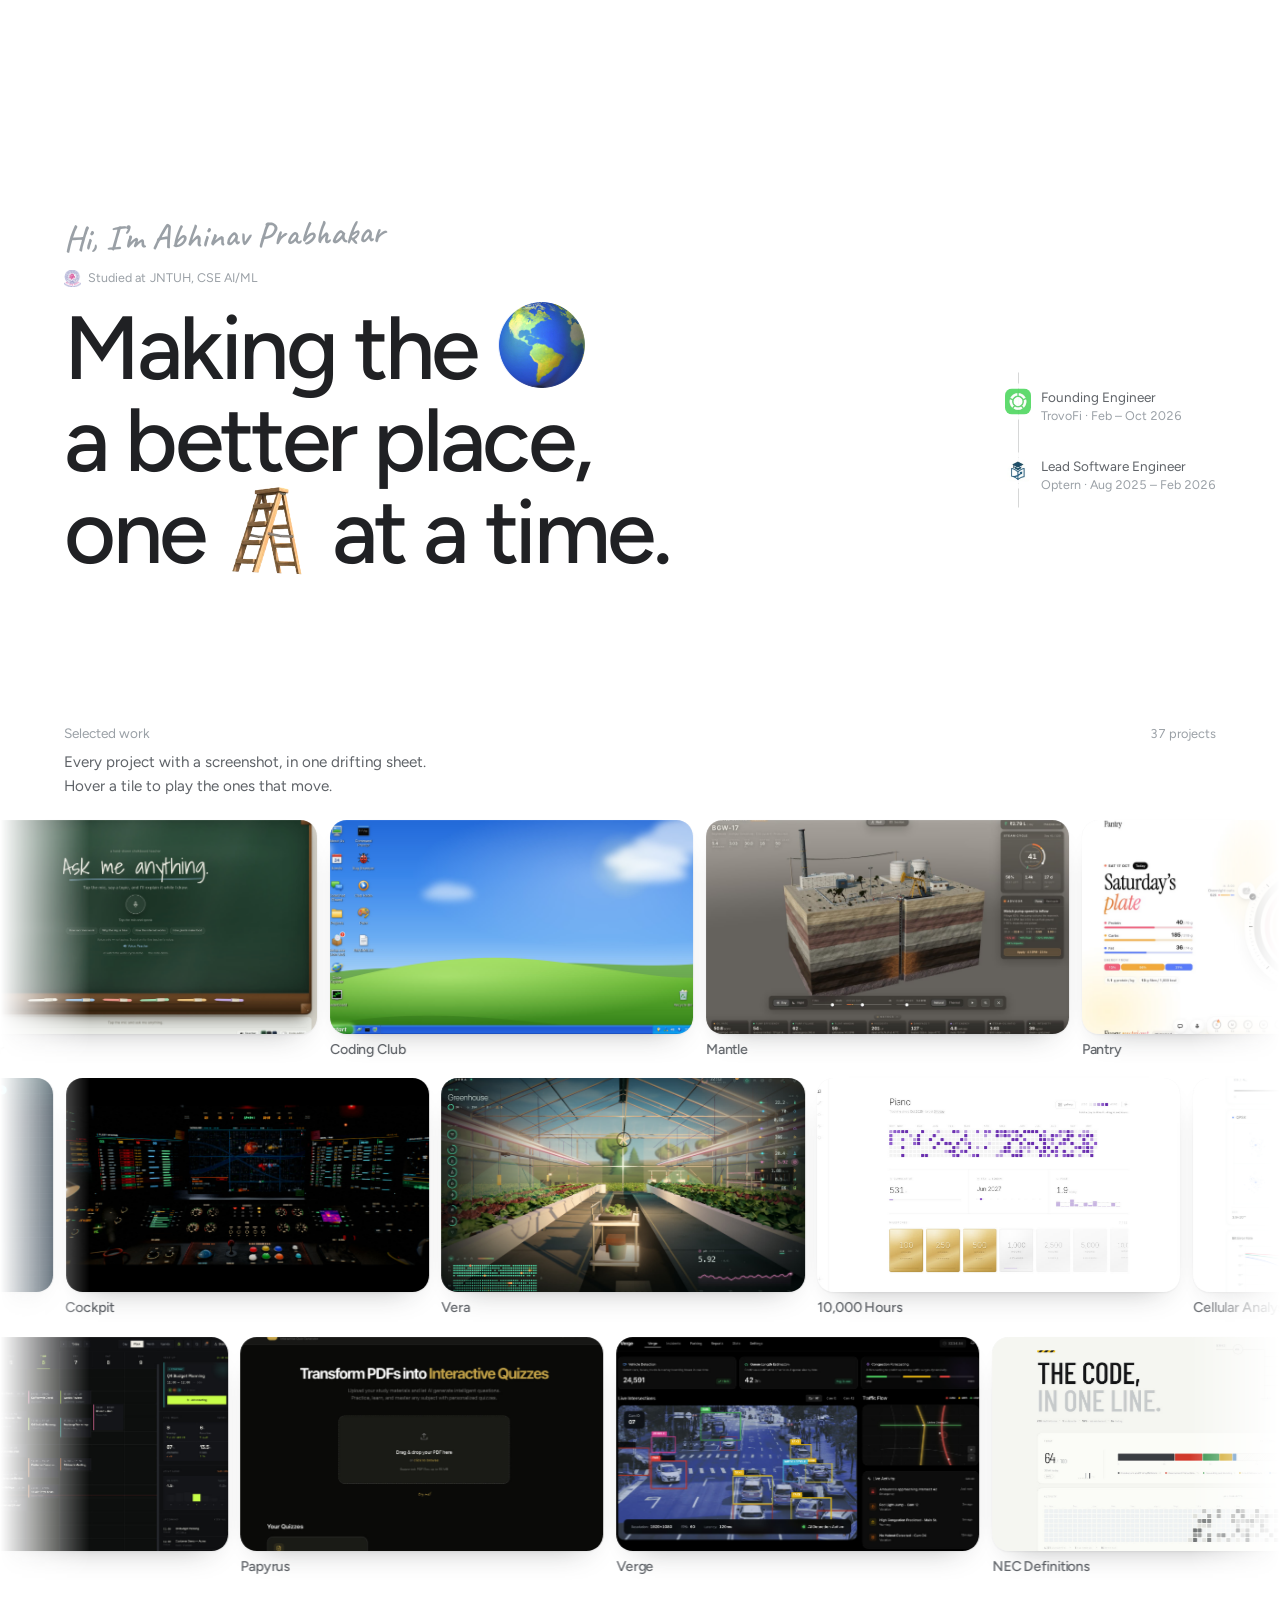
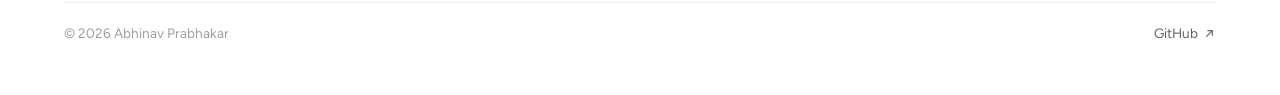
==== index.html @ 82c2a98c "Keep the thread: one experience placement, no review chrome The two roles now live only in the versi" ====
<!DOCTYPE html>
<html lang="en">
<head>
  <meta charset="utf-8">
  <meta name="viewport" content="width=device-width, initial-scale=1">
  <meta name="theme-color" content="#ffffff">
  <title>Making the world a better place, one ladder at a time.</title>
  <meta name="description" content="A developer portfolio. Making the world a better place, one ladder at a time.">
  <link rel="icon" href="assets/emoji/favicon.png">
  <link rel="preconnect" href="https://fonts.googleapis.com">
  <link rel="preconnect" href="https://fonts.gstatic.com" crossorigin>
  <link href="https://fonts.googleapis.com/css2?family=Figtree:wght@300..900&family=Caveat:wght@400..700&display=swap" rel="stylesheet">
  <link rel="stylesheet" href="css/style.css">
</head>
<body>
  <div class="page">
    <main>

      <section class="hero">
        <div class="greeting">
          <p class="greeting__name">Hi, I’m Abhinav Prabhakar</p>
          <p class="greeting__edu"><img src="assets/img/jntuh.png" alt="" width="303" height="318">Studied at JNTUH, CSE AI/ML</p>
        </div>

        <div class="hero__body">
          <h1 class="hero__title" aria-label="Making the world a better place, one ladder at a time.">
            <span class="hero__line">Making the <span class="emoji emoji--globe" data-globe aria-hidden="true"><canvas class="emoji__canvas" data-globe-canvas width="320" height="320"></canvas><img src="assets/emoji/globe-americas.webp" alt="" width="160" height="160"></span></span>
            <span class="hero__line">a better place,</span>
            <span class="hero__line">one <span class="emoji emoji--ladder" data-ladder aria-hidden="true"><img src="assets/emoji/ladder.webp" alt="" width="160" height="160"></span> at a time.</span>
          </h1>

          <!-- the two roles, threaded on one hairline -->
          <div class="roles roles--b">
            <ol class="roles__list" aria-label="Experience">
              <li class="role">
                <img class="role__logo" src="assets/img/trovofi.webp" alt="" width="96" height="96">
                <div class="role__body">
                  <p class="role__title">Founding Engineer</p>
                  <p class="role__meta">TrovoFi · Feb – Oct 2026</p>
                </div>
              </li>
              <li class="role">
                <img class="role__logo" src="assets/img/optern.webp" alt="" width="96" height="96">
                <div class="role__body">
                  <p class="role__title">Lead Software Engineer</p>
                  <p class="role__meta">Optern · Aug 2025 – Feb 2026</p>
                </div>
              </li>
            </ol>
          </div>
        </div>
      </section>

      <section class="work" aria-labelledby="work-heading">
        <div class="work__head">
          <h2 class="work__title" id="work-heading">Selected work</h2>
          <p class="work__count" data-count>47 projects</p>
        </div>
        <p class="work__lede">Every project with a screenshot, in one drifting sheet. Hover a tile to play the ones that move.</p>

        <div class="sheet" data-sheet>
          <div class="lane" data-lane></div>
          <div class="lane" data-lane></div>
          <div class="lane" data-lane></div>
        </div>
      </section>

      <footer class="footer">
        <p class="footer__note">&copy; 2026 Abhinav Prabhakar</p>
        <a class="footer__link" href="https://github.com/Abhinav-Prabhakar" target="_blank" rel="noopener">
          GitHub
          <svg viewBox="0 0 16 16" fill="none" aria-hidden="true"><path d="M4.5 11.5 11.5 4.5M6 4.5h5.5V10" stroke="currentColor" stroke-width="1.4" stroke-linecap="round" stroke-linejoin="round"/></svg>
        </a>
      </footer>

    </main>
  </div>

  <script src="js/main.js" defer></script>
  <script src="js/work.js" defer></script>
</body>
</html>
---- css/style.css ----
/* ------------------------------------------------------------------
   Making the 🌎 a better place, one 🪜 at a time.
   Material 3 Expressive direction — white paper, soft black ink,
   Apple emoji as the only colour on the page.
   ------------------------------------------------------------------ */

:root {
  color-scheme: light;
  --ink: #202124;
  --ink-soft: #5f6368;
  --ink-faint: #9aa0a6;
  --paper: #ffffff;
  --line: rgba(32, 33, 36, 0.07);
  --gutter: clamp(20px, 5vw, 64px);
  --gap: clamp(14px, 1.5vw, 24px);
  --tile-gap: clamp(10px, 1vw, 16px);
  --radius-card: 30px;
  --radius-shot: 22px;
  --ease: cubic-bezier(0.2, 0, 0, 1);
  --ease-out: cubic-bezier(0.16, 1, 0.3, 1);
  --font: "Google Sans", "Google Sans Text", "Figtree", "Segoe UI", system-ui,
    -apple-system, "Helvetica Neue", Arial, sans-serif;
  --shadow-1: 0 1px 2px rgba(32, 33, 36, 0.04),
    0 8px 20px -10px rgba(32, 33, 36, 0.12),
    0 26px 48px -30px rgba(32, 33, 36, 0.14);
  --shadow-2: 0 2px 4px rgba(32, 33, 36, 0.05),
    0 16px 34px -12px rgba(32, 33, 36, 0.18),
    0 44px 70px -36px rgba(32, 33, 36, 0.2);
}

*,
*::before,
*::after {
  box-sizing: border-box;
}

html {
  -webkit-text-size-adjust: 100%;
}

body {
  margin: 0;
  background: var(--paper);
  color: var(--ink);
  font-family: var(--font);
  font-weight: 400;
  -webkit-font-smoothing: antialiased;
  -moz-osx-font-smoothing: grayscale;
  text-rendering: optimizeLegibility;
  overflow-x: clip;
}

::selection {
  background: var(--ink);
  color: var(--paper);
}

:focus-visible {
  outline: 2px solid var(--ink);
  outline-offset: 3px;
}

.sr-only {
  position: absolute;
  width: 1px;
  height: 1px;
  margin: -1px;
  padding: 0;
  overflow: hidden;
  clip-path: inset(50%);
  white-space: nowrap;
}

/* ---------- page shell ---------- */

.page {
  min-height: 100svh;
}

/* ---------- hero ---------- */

.hero {
  position: relative;
  min-height: calc(100vh - clamp(140px, 22vh, 220px));
  min-height: calc(100svh - clamp(140px, 22svh, 220px));
  display: grid;
  align-content: center;
  padding: clamp(72px, 15vh, 150px) var(--gutter) clamp(24px, 4vh, 56px);
}

.hero__body {
  position: relative;
}

.hero__title {
  margin: 0;
  font-size: clamp(2.45rem, 7vw, 7.5rem);
  font-weight: 500;
  line-height: 1.03;
  letter-spacing: -0.038em;
  text-wrap: balance;
}

/* ---------- greeting ----------
   Handwritten and grey, sitting above the statement the way a note is
   left at the top of a page. The university line is a footnote to it,
   not a badge: same grey, half the weight of a caption. */

.greeting {
  display: flex;
  flex-direction: column;
  align-items: flex-start;
  gap: clamp(9px, 1.4vh, 14px);
  margin-bottom: clamp(10px, 1.6vh, 18px);
  animation: greeting-in 0.95s var(--ease-out) both;
}

.greeting__name {
  margin: 0;
  font-family: "Caveat", cursive;
  font-size: clamp(26px, 2.7vw, 40px);
  font-weight: 600;
  line-height: 1;
  color: var(--ink-faint);
  transform: rotate(-1.3deg);
  transform-origin: 0 80%;
}

.greeting__edu {
  display: inline-flex;
  align-items: center;
  gap: 7px;
  margin: 0;
  font-size: 12.5px;
  line-height: 1;
  letter-spacing: 0.004em;
  color: var(--ink-faint);
}

.greeting__edu img {
  width: 17px;
  height: 18px;
  object-fit: contain;
  opacity: 0.8;
}

@keyframes greeting-in {
  from {
    opacity: 0;
    transform: translateY(0.4em);
  }
  to {
    opacity: 1;
    transform: none;
  }
}

/* ---------- experience ----------
   Two roles, told with the logos rather than with prose. They hang on a
   single hairline beside the statement. */

.roles {
  --logo: 26px;
}

.roles__list {
  margin: 0;
  padding: 0;
  list-style: none;
}

.role {
  display: flex;
  gap: 10px;
}

.role__logo {
  flex: none;
  width: var(--logo);
  height: var(--logo);
  border-radius: 7px;
  object-fit: cover;
  opacity: 0.9;
}

.role__body {
  min-width: 0;
}

.role__title {
  margin: 0;
  font-size: 13.5px;
  line-height: 1.25;
  color: var(--ink-soft);
}

.role__meta {
  margin: 2px 0 0;
  font-size: 12.5px;
  line-height: 1.25;
  color: var(--ink-faint);
  font-variant-numeric: tabular-nums;
  white-space: nowrap;
}

/* The two marks are threaded on one hairline, centred on the statement. */
.roles--b {
  position: absolute;
  top: 50%;
  right: 0;
  transform: translateY(-50%);
}

.roles--b .roles__list {
  position: relative;
  display: flex;
  flex-direction: column;
  gap: 34px;
}

.roles--b .roles__list::before {
  content: "";
  position: absolute;
  left: calc(var(--logo) / 2);
  top: -16px;
  bottom: -16px;
  width: 1px;
  background: rgba(32, 33, 36, 0.18);
}

/* the paper ring lifts the marks off the thread */
.roles--b .role__logo {
  box-shadow: 0 0 0 5px var(--paper);
}

/* On a phone there is no free column to hang anything in, so the pair
   simply follows the statement. */
@media (max-width: 900px) {
  .roles--b {
    position: static;
    transform: none;
    margin-top: clamp(20px, 3.4vh, 30px);
  }
}

.hero__line {
  display: block;
  animation: line-rise 1.05s var(--ease-out) both;
}

.hero__line:nth-of-type(2) {
  animation-delay: 0.08s;
}

.hero__line:nth-of-type(3) {
  animation-delay: 0.16s;
}

@keyframes line-rise {
  from {
    opacity: 0;
    transform: translateY(0.2em);
  }
  to {
    opacity: 1;
    transform: none;
  }
}

/* ---------- emoji ----------
   The PNGs are Apple Color Emoji at their native 160px strike, which is
   the raster macOS itself draws — no resampling, so the colours and the
   silhouette are exactly what the system shows. The wrapper is
   zero-height and the art is placed against the text baseline, measured
   off a real inline emoji in Safari/Chrome: the ink is 0.97em tall and
   its foot sits 0.105em under the baseline. */

.emoji {
  position: relative;
  display: inline-block;
  width: 1em;
  height: 0;
  vertical-align: baseline;
}

.emoji img,
.emoji__canvas {
  position: absolute;
  left: 50%;
  bottom: -0.114em;
  width: 0.985em;
  height: 0.985em;
  transform: translateX(-50%);
  object-fit: contain;
  user-select: none;
  -webkit-user-drag: none;
}

.emoji img {
  transition: opacity 0.35s var(--ease);
}

.emoji img.is-hidden {
  opacity: 0;
}

.emoji--globe {
  margin-inline: 0.02em 0.04em;
}

.emoji__canvas {
  opacity: 0;
  transition: opacity 0.45s var(--ease);
}

.emoji__canvas.is-ready {
  opacity: 1;
}

/* the ladder is animated from JS, which owns its transform, so it is not
   offset with translateX like the other glyphs */
.emoji--ladder img {
  left: 0;
  transform: none;
  transform-origin: 50% 96%;
  will-change: transform;
}

/* ---------- selected work ---------- */

/* the sheet is one screen: three rows, each sized to the viewport, so the
   whole thing is visible at once instead of scrolling past it */
.work {
  display: flex;
  flex-direction: column;
  min-height: 100svh;
  padding: clamp(14px, 2.6vh, 30px) 0 clamp(12px, 2.4vh, 26px);
  animation: work-in 1.1s var(--ease-out) 0.3s both;
}

@keyframes work-in {
  from {
    opacity: 0;
    transform: translateY(22px);
  }
  to {
    opacity: 1;
    transform: none;
  }
}

.work__head {
  display: flex;
  align-items: baseline;
  justify-content: space-between;
  gap: 16px;
  padding-inline: var(--gutter);
}

.work__title {
  margin: 0;
  font-size: 0.85rem;
  font-weight: 400;
  letter-spacing: 0;
  color: var(--ink-faint);
}

.work__count {
  margin: 0;
  font-size: 0.8rem;
  font-variant-numeric: tabular-nums;
  color: var(--ink-faint);
}

.work__lede {
  max-width: 52ch;
  margin: 10px 0 clamp(10px, 1.8vh, 20px);
  padding-inline: var(--gutter);
  font-size: clamp(0.95rem, 1.05vw, 1.08rem);
  line-height: 1.55;
  color: var(--ink-soft);
  text-wrap: pretty;
}

.sheet {
  --row-h: 200px;
  --name-h: 25px;
  flex: 1 1 auto;
  min-height: 0;
  display: grid;
  grid-template-rows: repeat(3, minmax(0, 1fr));
  gap: clamp(6px, 1.1vh, 13px);
}

.lane {
  min-width: 0;
  min-height: 0;
  display: flex;
  overflow: clip;
  padding-block: 5px;
  -webkit-mask-image: linear-gradient(
    90deg,
    transparent 0,
    #000 7%,
    #000 93%,
    transparent 100%
  );
  mask-image: linear-gradient(
    90deg,
    transparent 0,
    #000 7%,
    #000 93%,
    transparent 100%
  );
}

.tick {
  display: flex;
  height: 100%;
  width: max-content;
  will-change: transform;
}

.tick__group {
  display: flex;
  align-items: stretch;
  height: 100%;
  gap: var(--tile-gap);
  margin: 0;
  padding: 0 var(--tile-gap) 0 0;
  list-style: none;
}

.tile {
  flex: 0 0 auto;
  height: 100%;
  width: calc((var(--row-h) - var(--name-h)) * 1.7);
  transition: opacity 0.45s var(--ease-out);
}

.tile__link {
  display: block;
  color: inherit;
  text-decoration: none;
}

.tile__shot {
  position: relative;
  display: block;
  aspect-ratio: 17 / 10;
  overflow: hidden;
  border-radius: clamp(14px, 1.3vw, 20px);
  background: #f1f1f2;
  box-shadow: 0 1px 2px rgba(32, 33, 36, 0.06),
    0 14px 30px -20px rgba(32, 33, 36, 0.42);
  transition: transform 0.55s var(--ease-out), box-shadow 0.55s var(--ease-out);
}

.tile__shot img {
  display: block;
  width: 100%;
  height: 100%;
  object-fit: cover;
  transition: transform 0.8s var(--ease-out);
}

.hovervid {
  position: absolute;
  inset: 0;
  width: 100%;
  height: 100%;
  object-fit: cover;
  opacity: 0;
  pointer-events: none;
  transition: opacity 0.35s var(--ease);
}

.is-playing .hovervid {
  opacity: 1;
}

.tile__name {
  display: flex;
  align-items: center;
  gap: 5px;
  padding-top: 8px;
  font-size: 0.88rem;
  line-height: 1.15;
  font-weight: 500;
  letter-spacing: -0.008em;
  color: var(--ink-soft);
  transition: color 0.3s var(--ease);
}

.tile__arrow {
  display: block;
  width: 13px;
  height: 13px;
  color: var(--ink-faint);
  opacity: 0;
  transform: translate(-4px, 2px);
  transition: opacity 0.35s var(--ease), transform 0.45s var(--ease-out),
    color 0.3s var(--ease);
}

.tile__arrow svg {
  display: block;
  width: 100%;
  height: 100%;
}

@media (hover: hover) {
  .lane:hover .tile {
    opacity: 0.4;
  }

  .lane:hover .tile:hover {
    opacity: 1;
  }

  .tile:hover .tile__shot {
    transform: translateY(-7px);
    box-shadow: var(--shadow-2);
  }

  .tile:hover .tile__shot img {
    transform: scale(1.028);
  }

  .tile:hover .tile__name {
    color: var(--ink);
  }

  .tile:hover .tile__arrow {
    opacity: 1;
    transform: none;
    color: var(--ink);
  }
}

/* ---------- footer ---------- */

.footer {
  display: flex;
  align-items: baseline;
  justify-content: space-between;
  gap: 16px;
  margin: 0 var(--gutter);
  padding: 22px 0 clamp(32px, 6vh, 56px);
  border-top: 1px solid var(--line);
  font-size: 0.85rem;
  color: var(--ink-faint);
}

.footer__note {
  margin: 0;
}

.footer__link {
  display: inline-flex;
  align-items: center;
  gap: 5px;
  color: var(--ink-soft);
  text-decoration: none;
  transition: color 0.3s var(--ease);
}

.footer__link svg {
  width: 13px;
  height: 13px;
}

.footer__link:hover {
  color: var(--ink);
}

/* ---------- small screens ---------- */

@media (max-width: 640px) {
  :root {
    --radius-card: 24px;
    --radius-shot: 17px;
  }

  .hero {
    padding-top: clamp(72px, 16vh, 140px);
  }

  .hero__title {
    font-size: clamp(2.35rem, 12.6vw, 3.6rem);
    letter-spacing: -0.035em;
  }

  .lane {
    padding-block: 8px;
    -webkit-mask-image: linear-gradient(
      90deg,
      transparent 0,
      #000 4%,
      #000 96%,
      transparent 100%
    );
    mask-image: linear-gradient(
      90deg,
      transparent 0,
      #000 4%,
      #000 96%,
      transparent 100%
    );
  }

  .work__lede {
    margin-bottom: 16px;
  }
}

@media (max-height: 680px) and (min-width: 641px) {
  .hero__title {
    font-size: clamp(2.2rem, 5.6vw, 4.6rem);
  }
}

/* ---------- reduced motion ---------- */

@media (prefers-reduced-motion: reduce) {
  .greeting,
  .hero__line,
  .work {
    animation: none;
  }

  .sheet {
    grid-template-rows: none;
    grid-template-columns: repeat(auto-fill, minmax(232px, 1fr));
    gap: var(--gap);
    padding-inline: var(--gutter);
  }

  .lane {
    display: contents;
  }

  .tick,
  .tick__group {
    display: contents;
  }

  .tick .is-clone {
    display: none;
  }

  .work {
    min-height: 0;
  }

  .tile {
    width: auto;
    height: auto;
  }

  .tile__shot {
    height: auto;
  }

  .tile,
  .tile__link,
  .tile__shot,
  .tile__shot img,
  .tile__name,
  .tile__arrow {
    transition: none;
  }
}
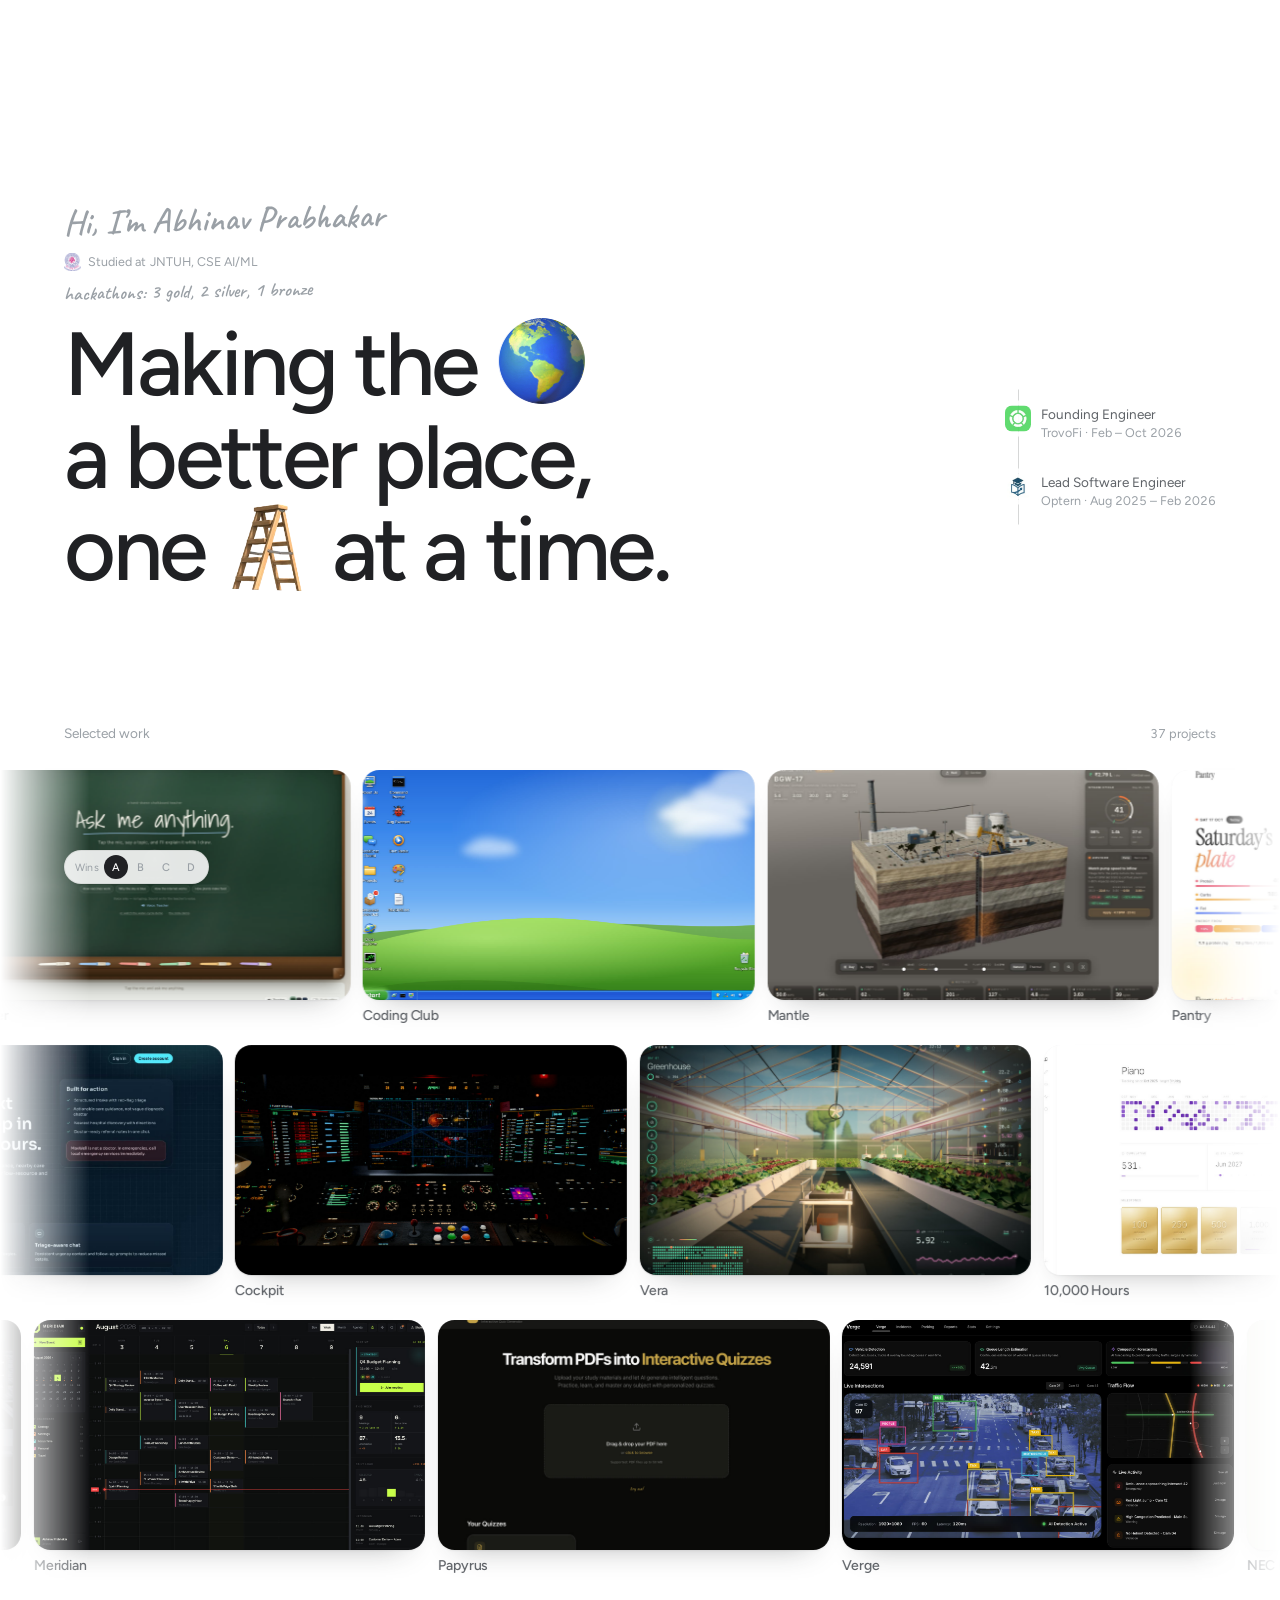
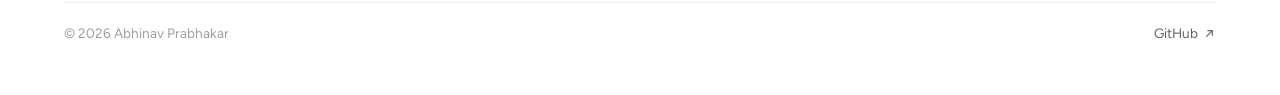
==== commit 9a8bec44: "Try four ways to say gold, silver, bronze — and cut the work lede The wins counter, in four treatmen" ====
--- a/index.html
+++ b/index.html
@@ -12,7 +12,7 @@
   <link href="https://fonts.googleapis.com/css2?family=Figtree:wght@300..900&family=Caveat:wght@400..700&display=swap" rel="stylesheet">
   <link rel="stylesheet" href="css/style.css">
 </head>
-<body>
+<body data-wins="a">
   <div class="page">
     <main>
 
@@ -20,6 +20,8 @@
         <div class="greeting">
           <p class="greeting__name">Hi, I’m Abhinav Prabhakar</p>
           <p class="greeting__edu"><img src="assets/img/jntuh.png" alt="" width="303" height="318">Studied at JNTUH, CSE AI/ML</p>
+          <!-- review: wins A — a pencil note under the greeting -->
+          <p class="wins wins--a" aria-label="Hackathons: three gold, two silver, one bronze">hackathons: 3 gold, 2 silver, 1 bronze</p>
         </div>
 
         <div class="hero__body">
@@ -48,6 +50,26 @@
               </li>
             </ol>
           </div>
+
+          <!-- review: wins B — a small ledger under the thread -->
+          <div class="wins wins--b">
+            <p class="wins__cap">Hackathons</p>
+            <ul class="wins__list" aria-label="Hackathons: three gold, two silver, one bronze">
+              <li class="win win--gold"><span class="win__n">3</span><span class="win__k">gold</span></li>
+              <li class="win win--silver"><span class="win__n">2</span><span class="win__k">silver</span></li>
+              <li class="win win--bronze"><span class="win__n">1</span><span class="win__k">bronze</span></li>
+            </ul>
+          </div>
+        </div>
+
+        <!-- review: wins C — medals at the foot of the hero -->
+        <div class="wins wins--c">
+          <p class="wins__cap">Hackathons</p>
+          <ul class="wins__list" aria-label="Hackathons: three gold, two silver, one bronze">
+            <li class="win win--gold"><span class="win__n">3</span></li>
+            <li class="win win--silver"><span class="win__n">2</span></li>
+            <li class="win win--bronze"><span class="win__n">1</span></li>
+          </ul>
         </div>
       </section>
 
@@ -56,7 +78,6 @@
           <h2 class="work__title" id="work-heading">Selected work</h2>
           <p class="work__count" data-count>47 projects</p>
         </div>
-        <p class="work__lede">Every project with a screenshot, in one drifting sheet. Hover a tile to play the ones that move.</p>
 
         <div class="sheet" data-sheet>
           <div class="lane" data-lane></div>
@@ -67,6 +88,7 @@
 
       <footer class="footer">
         <p class="footer__note">&copy; 2026 Abhinav Prabhakar</p>
+        <p class="wins wins--d">Three gold, two silver and one bronze at hackathons.</p>
         <a class="footer__link" href="https://github.com/Abhinav-Prabhakar" target="_blank" rel="noopener">
           GitHub
           <svg viewBox="0 0 16 16" fill="none" aria-hidden="true"><path d="M4.5 11.5 11.5 4.5M6 4.5h5.5V10" stroke="currentColor" stroke-width="1.4" stroke-linecap="round" stroke-linejoin="round"/></svg>
@@ -76,6 +98,40 @@
     </main>
   </div>
 
+
+  <div class="variants" role="group" aria-label="Wins treatment under review">
+    <span class="variants__label">Wins</span>
+    <button type="button" data-wins="a" aria-pressed="true">A</button>
+    <button type="button" data-wins="b" aria-pressed="false">B</button>
+    <button type="button" data-wins="c" aria-pressed="false">C</button>
+    <button type="button" data-wins="d" aria-pressed="false">D</button>
+  </div>
+
+  <script>
+    /* review only: one wins treatment at a time, remembered in the URL */
+    (() => {
+      const buttons = [...document.querySelectorAll(".variants [data-wins]")];
+      if (!buttons.length) return;
+
+      const apply = (v) => {
+        document.body.dataset.wins = v;
+        buttons.forEach((b) =>
+          b.setAttribute("aria-pressed", String(b.dataset.wins === v))
+        );
+      };
+
+      const start = location.hash.slice(1).toLowerCase();
+      apply(buttons.some((b) => b.dataset.wins === start) ? start : "a");
+
+      buttons.forEach((b) =>
+        b.addEventListener("click", () => {
+          apply(b.dataset.wins);
+          history.replaceState(null, "", `#${b.dataset.wins}`);
+        })
+      );
+    })();
+  </script>
+
   <script src="js/main.js" defer></script>
   <script src="js/work.js" defer></script>
 </body>
--- a/css/style.css
+++ b/css/style.css
@@ -243,6 +243,219 @@
   }
 }
 
+/* ---------- hackathons ----------
+   Gold, silver and bronze, told quietly. Four treatments are in the page for
+   review; one survives. */
+
+.wins {
+  --medal: var(--ink-faint);
+}
+
+.wins__cap {
+  margin: 0 0 7px;
+  font-size: 11px;
+  line-height: 1;
+  letter-spacing: 0.01em;
+  color: var(--ink-faint);
+}
+
+.wins__list {
+  display: flex;
+  margin: 0;
+  padding: 0;
+  list-style: none;
+  font-variant-numeric: tabular-nums;
+}
+
+.win {
+  display: flex;
+  align-items: center;
+  gap: 6px;
+}
+
+.win--gold {
+  --medal: #c9a758;
+}
+
+.win--silver {
+  --medal: #b6bbc2;
+}
+
+.win--bronze {
+  --medal: #b98a68;
+}
+
+.win__n {
+  font-size: 12.5px;
+  line-height: 1;
+  font-weight: 500;
+  color: var(--ink-soft);
+}
+
+.win__k {
+  font-size: 12.5px;
+  line-height: 1;
+  color: var(--ink-faint);
+}
+
+/* A — a note in the same hand as the greeting */
+.wins--a {
+  margin: 0;
+  font-family: "Caveat", cursive;
+  font-size: clamp(17px, 1.5vw, 22px);
+  font-weight: 600;
+  line-height: 1.05;
+  color: var(--ink-faint);
+  transform: rotate(-1.1deg);
+  transform-origin: 0 90%;
+}
+
+/* B — a small right-aligned ledger under the experience thread */
+.wins--b {
+  position: absolute;
+  top: calc(50% + 76px);
+  right: 0;
+}
+
+.wins--b .wins__cap {
+  text-align: right;
+}
+
+.wins--b .wins__list {
+  flex-direction: column;
+  align-items: flex-end;
+  gap: 6px;
+}
+
+.wins--b .win::before {
+  content: "";
+  flex: none;
+  width: 6px;
+  height: 6px;
+  border-radius: 50%;
+  background: var(--medal);
+}
+
+/* C — three medals resting under the statement. It is the only treatment
+   that needs room of its own, so it takes it only while it is picked. */
+.wins--c {
+  justify-self: start;
+  margin-top: clamp(18px, 3.4vh, 34px);
+}
+
+.wins--c .wins__list {
+  gap: 7px;
+}
+
+.wins--c .win {
+  justify-content: center;
+  width: 24px;
+  height: 24px;
+  gap: 0;
+  border-radius: 50%;
+  background: var(--medal);
+  box-shadow: inset 0 -1px 1px rgba(32, 33, 36, 0.14);
+}
+
+.wins--c .win__n {
+  font-size: 10.5px;
+  font-weight: 600;
+  color: #fff;
+}
+
+/* D — one quiet sentence in the footer */
+.wins--d {
+  margin: 0;
+  color: var(--ink-faint);
+  text-align: center;
+}
+
+/* ---------- the wins switch (review only) ---------- */
+
+.variants {
+  position: fixed;
+  left: var(--gutter);
+  bottom: 16px;
+  z-index: 20;
+  display: flex;
+  align-items: center;
+  gap: 1px;
+  padding: 4px 5px 4px 10px;
+  border: 1px solid var(--line);
+  border-radius: 999px;
+  background: rgba(255, 255, 255, 0.88);
+  box-shadow: 0 1px 2px rgba(32, 33, 36, 0.05),
+    0 12px 26px -18px rgba(32, 33, 36, 0.4);
+  -webkit-backdrop-filter: blur(8px);
+  backdrop-filter: blur(8px);
+}
+
+.variants__label {
+  margin-right: 4px;
+  font-size: 10.5px;
+  letter-spacing: 0.02em;
+  color: var(--ink-faint);
+}
+
+.variants button {
+  width: 24px;
+  height: 24px;
+  padding: 0;
+  border: 0;
+  border-radius: 50%;
+  background: none;
+  font: inherit;
+  font-size: 11px;
+  font-weight: 500;
+  color: var(--ink-faint);
+  cursor: pointer;
+  transition: color 0.2s var(--ease), background-color 0.2s var(--ease);
+}
+
+.variants button:hover {
+  color: var(--ink);
+}
+
+.variants button[aria-pressed="true"] {
+  background: var(--ink);
+  color: var(--paper);
+}
+
+/* one treatment at a time */
+body[data-wins] .wins {
+  visibility: hidden;
+}
+
+body[data-wins="a"] .wins--a,
+body[data-wins="b"] .wins--b,
+body[data-wins="d"] .wins--d {
+  visibility: visible;
+}
+
+/* C is the one that takes up space, so it is out of the flow entirely
+   until it is picked */
+.wins--c {
+  display: none;
+}
+
+body[data-wins="c"] .wins--c {
+  display: block;
+  visibility: visible;
+}
+
+@media (max-width: 900px) {
+  .variants,
+  .wins--b,
+  .wins--c,
+  .wins--d {
+    display: none;
+  }
+
+  body[data-wins] .wins--a {
+    visibility: visible;
+  }
+}
+
 .hero__line {
   display: block;
   animation: line-rise 1.05s var(--ease-out) both;
@@ -354,6 +567,7 @@
   align-items: baseline;
   justify-content: space-between;
   gap: 16px;
+  margin-bottom: clamp(16px, 2.6vh, 28px);
   padding-inline: var(--gutter);
 }
 
@@ -370,16 +584,6 @@
   font-size: 0.8rem;
   font-variant-numeric: tabular-nums;
   color: var(--ink-faint);
-}
-
-.work__lede {
-  max-width: 52ch;
-  margin: 10px 0 clamp(10px, 1.8vh, 20px);
-  padding-inline: var(--gutter);
-  font-size: clamp(0.95rem, 1.05vw, 1.08rem);
-  line-height: 1.55;
-  color: var(--ink-soft);
-  text-wrap: pretty;
 }
 
 .sheet {
@@ -608,10 +812,6 @@
       transparent 100%
     );
   }
-
-  .work__lede {
-    margin-bottom: 16px;
-  }
 }
 
 @media (max-height: 680px) and (min-width: 641px) {
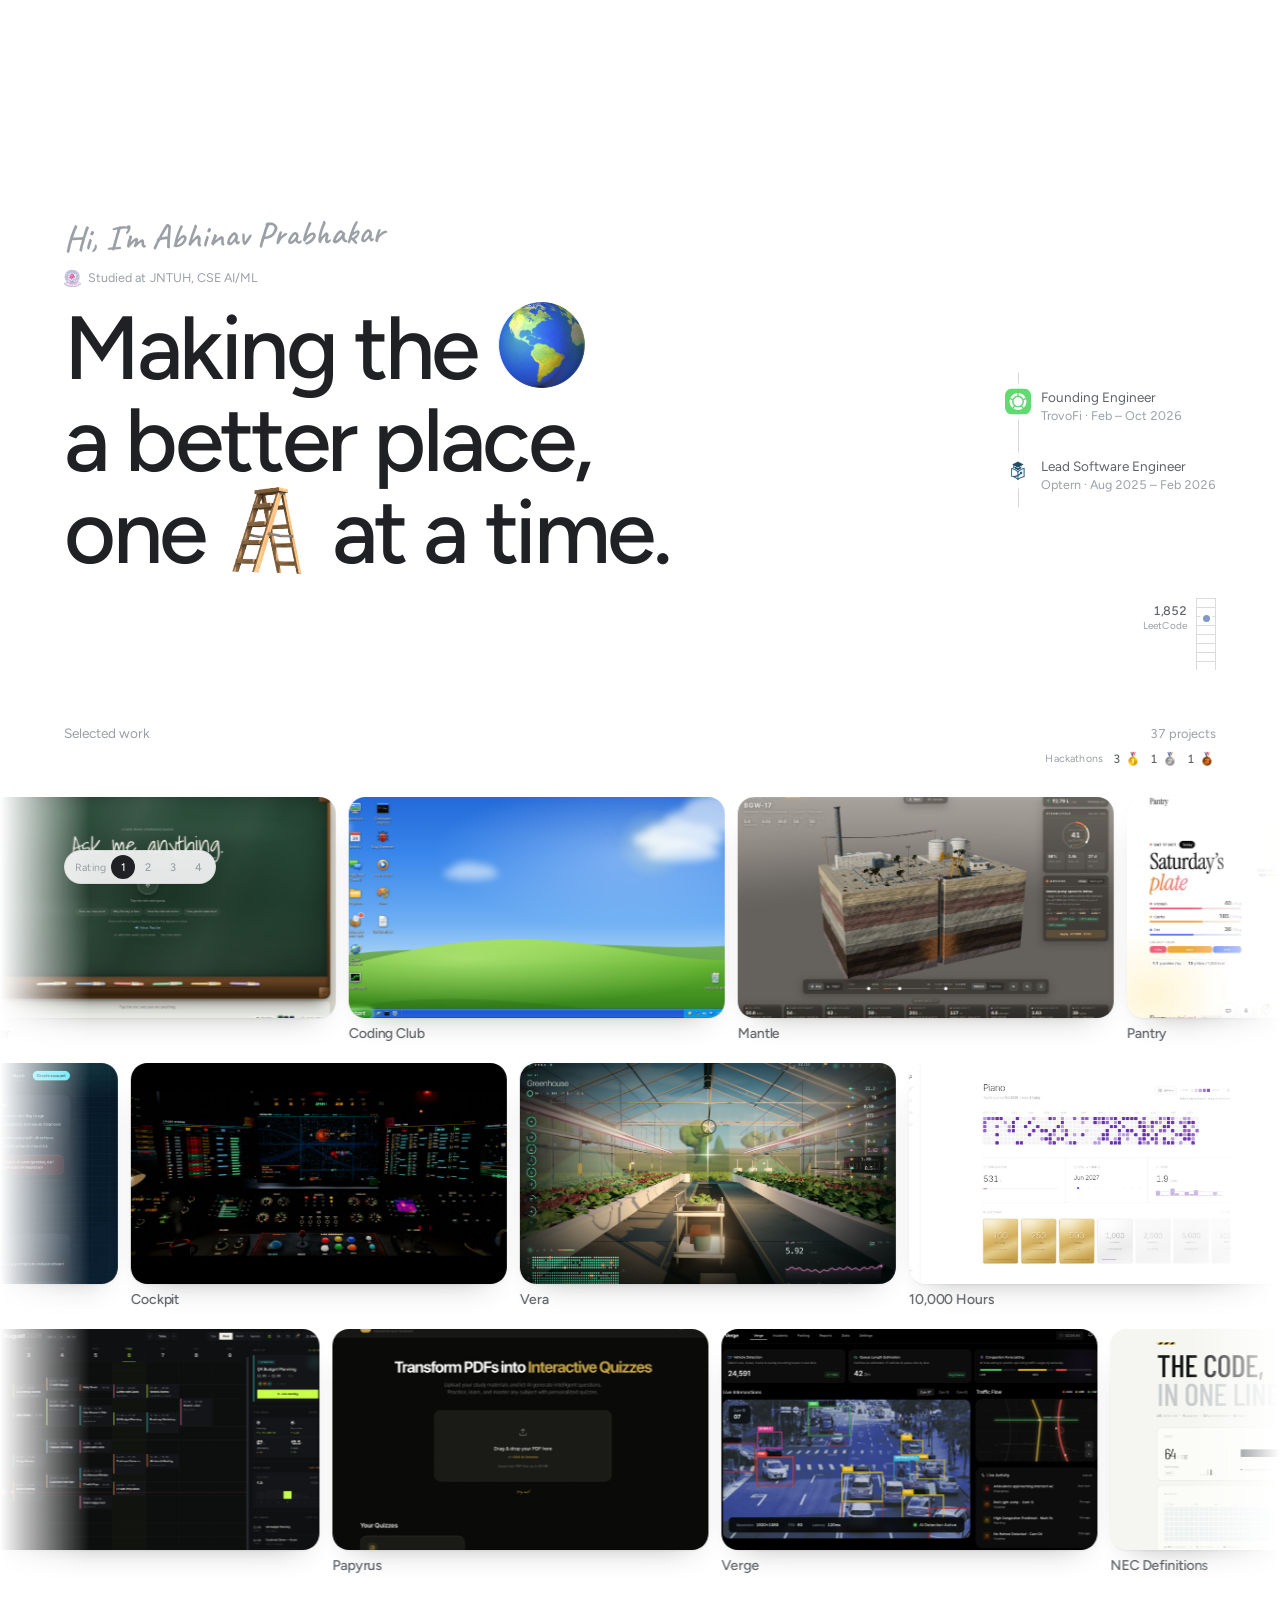
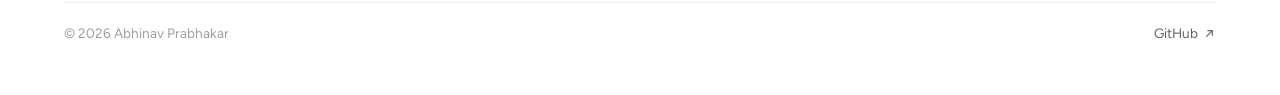
==== commit 601f30f1: "Count the hackathon wins as they stand: 3 gold, 1 silver, 1 bronze" ====
--- a/index.html
+++ b/index.html
@@ -12,16 +12,48 @@
   <link href="https://fonts.googleapis.com/css2?family=Figtree:wght@300..900&family=Caveat:wght@400..700&display=swap" rel="stylesheet">
   <link rel="stylesheet" href="css/style.css">
 </head>
-<body data-wins="a">
+<body data-lc="1">
   <div class="page">
     <main>
 
       <section class="hero">
-        <div class="greeting">
-          <p class="greeting__name">Hi, I’m Abhinav Prabhakar</p>
-          <p class="greeting__edu"><img src="assets/img/jntuh.png" alt="" width="303" height="318">Studied at JNTUH, CSE AI/ML</p>
-          <!-- review: wins A — a pencil note under the greeting -->
-          <p class="wins wins--a" aria-label="Hackathons: three gold, two silver, one bronze">hackathons: 3 gold, 2 silver, 1 bronze</p>
+        <div class="hero__top">
+          <div class="greeting">
+            <p class="greeting__name">Hi, I’m Abhinav Prabhakar</p>
+            <p class="greeting__edu"><img src="assets/img/jntuh.png" alt="" width="303" height="318">Studied at JNTUH, CSE AI/ML</p>
+
+            <!-- review: rating 4 — a level strip under the JNTUH line -->
+            <div class="lc lc--4">
+              <p class="lc__cap">LeetCode</p>
+              <p class="lc__num">1,852</p>
+              <ul class="levels" aria-hidden="true">
+                <li class="levels__b is-on"></li>
+                <li class="levels__b is-on"></li>
+                <li class="levels__b is-on"></li>
+                <li class="levels__b is-here"></li>
+                <li class="levels__b"></li>
+                <li class="levels__b"></li>
+                <li class="levels__b"></li>
+              </ul>
+            </div>
+          </div>
+
+          <!-- review: rating 2 — the league ruler, opposite the greeting -->
+          <div class="lc lc--2" style="--p: 71.2">
+            <p class="lc__cap">LeetCode</p>
+            <p class="lc__num">1,852</p>
+            <div class="ruler" aria-hidden="true">
+              <span class="ruler__tick" style="left: 53.85%"></span>
+              <span class="ruler__tick" style="left: 61.54%"></span>
+              <span class="ruler__tick" style="left: 69.23%"></span>
+              <span class="ruler__band"></span>
+              <span class="ruler__tick" style="left: 76.92%"></span>
+              <span class="ruler__tick" style="left: 84.62%"></span>
+              <span class="ruler__tick" style="left: 92.31%"></span>
+              <span class="ruler__stem"></span>
+              <span class="ruler__mark"></span>
+            </div>
+          </div>
         </div>
 
         <div class="hero__body">
@@ -31,52 +63,67 @@
             <span class="hero__line">one <span class="emoji emoji--ladder" data-ladder aria-hidden="true"><img src="assets/emoji/ladder.webp" alt="" width="160" height="160"></span> at a time.</span>
           </h1>
 
-          <!-- the two roles, threaded on one hairline -->
-          <div class="roles roles--b">
-            <ol class="roles__list" aria-label="Experience">
-              <li class="role">
-                <img class="role__logo" src="assets/img/trovofi.webp" alt="" width="96" height="96">
-                <div class="role__body">
-                  <p class="role__title">Founding Engineer</p>
-                  <p class="role__meta">TrovoFi · Feb – Oct 2026</p>
-                </div>
-              </li>
-              <li class="role">
-                <img class="role__logo" src="assets/img/optern.webp" alt="" width="96" height="96">
-                <div class="role__body">
-                  <p class="role__title">Lead Software Engineer</p>
-                  <p class="role__meta">Optern · Aug 2025 – Feb 2026</p>
-                </div>
-              </li>
-            </ol>
-          </div>
+          <div class="hero__rail">
+            <div class="roles roles--b">
+              <ol class="roles__list" aria-label="Experience">
+                <li class="role">
+                  <img class="role__logo" src="assets/img/trovofi.webp" alt="" width="96" height="96">
+                  <div class="role__body">
+                    <p class="role__title">Founding Engineer</p>
+                    <p class="role__meta">TrovoFi · Feb – Oct 2026</p>
+                  </div>
+                </li>
+                <li class="role">
+                  <img class="role__logo" src="assets/img/optern.webp" alt="" width="96" height="96">
+                  <div class="role__body">
+                    <p class="role__title">Lead Software Engineer</p>
+                    <p class="role__meta">Optern · Aug 2025 – Feb 2026</p>
+                  </div>
+                </li>
+              </ol>
+            </div>
 
-          <!-- review: wins B — a small ledger under the thread -->
-          <div class="wins wins--b">
-            <p class="wins__cap">Hackathons</p>
-            <ul class="wins__list" aria-label="Hackathons: three gold, two silver, one bronze">
-              <li class="win win--gold"><span class="win__n">3</span><span class="win__k">gold</span></li>
-              <li class="win win--silver"><span class="win__n">2</span><span class="win__k">silver</span></li>
-              <li class="win win--bronze"><span class="win__n">1</span><span class="win__k">bronze</span></li>
-            </ul>
+            <!-- review: rating 3 — the dial under the roles -->
+            <div class="lc lc--3">
+              <div class="dial">
+                <svg viewBox="0 0 64 64" aria-hidden="true">
+                  <path class="dial__track" d="M 12.2 51.8 A 28 28 0 1 1 51.8 51.8"></path>
+                  <path class="dial__value" pathLength="100" d="M 12.2 51.8 A 28 28 0 1 1 51.8 51.8" style="stroke-dasharray: 71.2 100"></path>
+                </svg>
+                <span class="dial__num">1,852</span>
+              </div>
+              <p class="lc__cap">LeetCode rating</p>
+            </div>
           </div>
         </div>
 
-        <!-- review: wins C — medals at the foot of the hero -->
-        <div class="wins wins--c">
-          <p class="wins__cap">Hackathons</p>
-          <ul class="wins__list" aria-label="Hackathons: three gold, two silver, one bronze">
-            <li class="win win--gold"><span class="win__n">3</span></li>
-            <li class="win win--silver"><span class="win__n">2</span></li>
-            <li class="win win--bronze"><span class="win__n">1</span></li>
-          </ul>
+        <!-- review: rating 1 — the climb, at the foot of the hero -->
+        <div class="lc lc--1" style="--p: 71.2">
+          <div class="climb">
+            <span class="climb__mark" aria-hidden="true"></span>
+            <div class="lc__readout">
+              <p class="lc__num">1,852</p>
+              <p class="lc__cap">LeetCode</p>
+            </div>
+          </div>
         </div>
       </section>
 
       <section class="work" aria-labelledby="work-heading">
         <div class="work__head">
           <h2 class="work__title" id="work-heading">Selected work</h2>
-          <p class="work__count" data-count>47 projects</p>
+          <div class="work__stats">
+            <p class="work__count" data-count>47 projects</p>
+
+            <div class="hackathons" aria-label="Hackathons: 3 gold, 1 silver, 1 bronze">
+              <p class="hackathons__cap">Hackathons</p>
+              <ul class="hackathons__list">
+                <li class="hackathons__pair"><span class="hackathons__n">3</span><img class="hackathons__icon" src="assets/emoji/medal-gold.webp" alt="" width="160" height="160"></li>
+                <li class="hackathons__pair"><span class="hackathons__n">1</span><img class="hackathons__icon" src="assets/emoji/medal-silver.webp" alt="" width="160" height="160"></li>
+                <li class="hackathons__pair"><span class="hackathons__n">1</span><img class="hackathons__icon" src="assets/emoji/medal-bronze.webp" alt="" width="160" height="160"></li>
+              </ul>
+            </div>
+          </div>
         </div>
 
         <div class="sheet" data-sheet>
@@ -88,7 +135,6 @@
 
       <footer class="footer">
         <p class="footer__note">&copy; 2026 Abhinav Prabhakar</p>
-        <p class="wins wins--d">Three gold, two silver and one bronze at hackathons.</p>
         <a class="footer__link" href="https://github.com/Abhinav-Prabhakar" target="_blank" rel="noopener">
           GitHub
           <svg viewBox="0 0 16 16" fill="none" aria-hidden="true"><path d="M4.5 11.5 11.5 4.5M6 4.5h5.5V10" stroke="currentColor" stroke-width="1.4" stroke-linecap="round" stroke-linejoin="round"/></svg>
@@ -99,36 +145,41 @@
   </div>
 
 
-  <div class="variants" role="group" aria-label="Wins treatment under review">
-    <span class="variants__label">Wins</span>
-    <button type="button" data-wins="a" aria-pressed="true">A</button>
-    <button type="button" data-wins="b" aria-pressed="false">B</button>
-    <button type="button" data-wins="c" aria-pressed="false">C</button>
-    <button type="button" data-wins="d" aria-pressed="false">D</button>
+  <div class="variants" role="group" aria-label="Rating treatment under review">
+    <span class="variants__label">Rating</span>
+    <button type="button" data-lc="1" aria-pressed="true" aria-keyshortcuts="1">1</button>
+    <button type="button" data-lc="2" aria-pressed="false" aria-keyshortcuts="2">2</button>
+    <button type="button" data-lc="3" aria-pressed="false" aria-keyshortcuts="3">3</button>
+    <button type="button" data-lc="4" aria-pressed="false" aria-keyshortcuts="4">4</button>
   </div>
 
   <script>
-    /* review only: one wins treatment at a time, remembered in the URL */
+    /* review only: one rating treatment at a time. Pick with the switch, the
+       1–4 keys, or a hash. */
     (() => {
-      const buttons = [...document.querySelectorAll(".variants [data-wins]")];
+      const buttons = [...document.querySelectorAll(".variants [data-lc]")];
       if (!buttons.length) return;
 
-      const apply = (v) => {
-        document.body.dataset.wins = v;
+      const pick = (v) => {
+        document.body.dataset.lc = v;
         buttons.forEach((b) =>
-          b.setAttribute("aria-pressed", String(b.dataset.wins === v))
+          b.setAttribute("aria-pressed", String(b.dataset.lc === v))
         );
+        history.replaceState(null, "", `#${v}`);
       };
 
-      const start = location.hash.slice(1).toLowerCase();
-      apply(buttons.some((b) => b.dataset.wins === start) ? start : "a");
+      const start = location.hash.slice(1);
+      pick(buttons.some((b) => b.dataset.lc === start) ? start : "1");
 
       buttons.forEach((b) =>
-        b.addEventListener("click", () => {
-          apply(b.dataset.wins);
-          history.replaceState(null, "", `#${b.dataset.wins}`);
-        })
+        b.addEventListener("click", () => pick(b.dataset.lc))
       );
+
+      document.addEventListener("keydown", (e) => {
+        if (e.metaKey || e.ctrlKey || e.altKey || e.repeat) return;
+        if (!/^[1-4]$/.test(e.key)) return;
+        pick(e.key);
+      });
     })();
   </script>
 
--- a/css/style.css
+++ b/css/style.css
@@ -88,6 +88,14 @@
   padding: clamp(72px, 15vh, 150px) var(--gutter) clamp(24px, 4vh, 56px);
 }
 
+.hero__top {
+  position: relative;
+  display: flex;
+  align-items: flex-start;
+  justify-content: space-between;
+  gap: 32px;
+}
+
 .hero__body {
   position: relative;
 }
@@ -203,12 +211,21 @@
   white-space: nowrap;
 }
 
-/* The two marks are threaded on one hairline, centred on the statement. */
-.roles--b {
+/* The right column: the roles, and whatever hangs under them, share one
+   container so they can never drift out of alignment. */
+.hero__rail {
   position: absolute;
   top: 50%;
   right: 0;
   transform: translateY(-50%);
+  display: flex;
+  flex-direction: column;
+  align-items: flex-start;
+}
+
+/* The two marks are threaded on one hairline. */
+.roles--b {
+  position: relative;
 }
 
 .roles--b .roles__list {
@@ -236,7 +253,7 @@
 /* On a phone there is no free column to hang anything in, so the pair
    simply follows the statement. */
 @media (max-width: 900px) {
-  .roles--b {
+  .hero__rail {
     position: static;
     transform: none;
     margin-top: clamp(20px, 3.4vh, 30px);
@@ -244,133 +261,296 @@
 }
 
 /* ---------- hackathons ----------
-   Gold, silver and bronze, told quietly. Four treatments are in the page for
-   review; one survives. */
-
-.wins {
-  --medal: var(--ink-faint);
-}
-
-.wins__cap {
-  margin: 0 0 7px;
-  font-size: 11px;
+   Gold, silver and bronze as counts, on the project line. One quiet row. */
+
+.hackathons {
+  display: flex;
+  align-items: center;
+  gap: 10px;
+  margin-top: 9px;
+}
+
+.hackathons__cap {
+  margin: 0;
+  font-size: 10.5px;
   line-height: 1;
-  letter-spacing: 0.01em;
+  letter-spacing: 0.015em;
   color: var(--ink-faint);
 }
 
-.wins__list {
-  display: flex;
+.hackathons__list {
+  display: flex;
+  align-items: center;
   margin: 0;
   padding: 0;
   list-style: none;
+}
+
+.hackathons__pair {
+  display: flex;
+  align-items: center;
+  gap: 3px;
+}
+
+.hackathons__pair + .hackathons__pair {
+  margin-left: 8px;
+}
+
+.hackathons__n {
+  font-size: 12px;
+  line-height: 1;
+  font-weight: 500;
   font-variant-numeric: tabular-nums;
-}
-
-.win {
-  display: flex;
-  align-items: center;
-  gap: 6px;
-}
-
-.win--gold {
-  --medal: #c9a758;
-}
-
-.win--silver {
-  --medal: #b6bbc2;
-}
-
-.win--bronze {
-  --medal: #b98a68;
-}
-
-.win__n {
+  color: var(--ink-soft);
+}
+
+.hackathons__icon {
+  display: block;
+  width: 18px;
+  height: 18px;
+}
+
+/* ---------- leetcode rating ----------
+   Four treatments of one number. The league the rating sits in supplies the
+   only colour — #8199c6 for 1800–1999 — so the mark stays quiet and still
+   says something at a glance. */
+
+.lc {
+  --lc: #8199c6;
+  --lc-rail: rgba(32, 33, 36, 0.16);
+  --lc-faint: rgba(32, 33, 36, 0.09);
+  --lc-band: rgba(129, 153, 198, 0.24);
+  display: none;
+}
+
+.lc__num {
+  margin: 0;
   font-size: 12.5px;
   line-height: 1;
   font-weight: 500;
+  font-variant-numeric: tabular-nums;
+  letter-spacing: -0.01em;
   color: var(--ink-soft);
 }
 
-.win__k {
-  font-size: 12.5px;
+.lc__cap {
+  margin: 0;
+  font-size: 10px;
   line-height: 1;
+  letter-spacing: 0.015em;
   color: var(--ink-faint);
 }
 
-/* A — a note in the same hand as the greeting */
-.wins--a {
-  margin: 0;
-  font-family: "Caveat", cursive;
-  font-size: clamp(17px, 1.5vw, 22px);
-  font-weight: 600;
-  line-height: 1.05;
-  color: var(--ink-faint);
-  transform: rotate(-1.1deg);
-  transform-origin: 0 90%;
-}
-
-/* B — a small right-aligned ledger under the experience thread */
-.wins--b {
-  position: absolute;
-  top: calc(50% + 76px);
+/* 1 — the climb: a small ladder, the mark set at the rating's height, the
+   number reading out beside it. The hero's own metaphor, made literal. */
+.lc--1 {
+  --h: clamp(52px, 8vh, 74px);
+  position: absolute;
+  right: var(--gutter);
+  bottom: clamp(20px, 3.6vh, 44px);
+  width: 88px;
+  height: var(--h);
+}
+
+.climb {
+  position: absolute;
   right: 0;
-}
-
-.wins--b .wins__cap {
-  text-align: right;
-}
-
-.wins--b .wins__list {
+  bottom: 0;
+  width: 20px;
+  height: var(--h);
+  border-left: 1px solid var(--lc-rail);
+  border-right: 1px solid var(--lc-rail);
+  background: repeating-linear-gradient(
+      to bottom,
+      var(--lc-rail) 0 1px,
+      transparent 1px 9px
+    )
+    padding-box;
+}
+
+.climb__mark {
+  position: absolute;
+  left: 50%;
+  bottom: calc(var(--p) * var(--h) / 100);
+  width: 7px;
+  height: 7px;
+  margin: 0 0 -3.5px -3.5px;
+  border-radius: 50%;
+  background: var(--lc);
+  box-shadow: 0 0 0 3px var(--paper);
+}
+
+.lc--1 .lc__readout {
+  position: absolute;
+  right: 28px;
+  bottom: calc(var(--p) * var(--h) / 100);
+  transform: translateY(50%);
+  display: flex;
   flex-direction: column;
   align-items: flex-end;
-  gap: 6px;
-}
-
-.wins--b .win::before {
-  content: "";
-  flex: none;
-  width: 6px;
+  gap: 4px;
+  white-space: nowrap;
+}
+
+/* 2 — the league ruler: 0 to 2600, the 1800–1999 band tinted, a tick every
+   200 points, the mark where the rating falls. */
+.lc--2 {
+  position: absolute;
+  top: 3px;
+  right: 0;
+  width: clamp(210px, 19vw, 268px);
+  height: 40px;
+}
+
+.lc--2 .lc__cap {
+  position: absolute;
+  left: 0;
+  top: 0;
+}
+
+.lc--2 .lc__num {
+  position: absolute;
+  left: calc(var(--p) * 1%);
+  top: 9px;
+  transform: translateX(-50%);
+  white-space: nowrap;
+}
+
+.ruler {
+  position: absolute;
+  left: 0;
+  right: 0;
+  bottom: 0;
+  height: 8px;
+  border-top: 1px solid rgba(32, 33, 36, 0.2);
+}
+
+.ruler__tick {
+  position: absolute;
+  top: 0;
+  width: 1px;
+  height: 5px;
+  background: rgba(32, 33, 36, 0.13);
+}
+
+.ruler__band {
+  position: absolute;
+  left: 69.23%;
+  width: 7.69%;
+  top: -2px;
   height: 6px;
+  border-radius: 3px;
+  background: var(--lc-band);
+}
+
+.ruler__mark {
+  position: absolute;
+  left: calc(var(--p) * 1%);
+  top: -5px;
+  width: 8px;
+  height: 8px;
+  margin-left: -4px;
   border-radius: 50%;
-  background: var(--medal);
-}
-
-/* C — three medals resting under the statement. It is the only treatment
-   that needs room of its own, so it takes it only while it is picked. */
-.wins--c {
-  justify-self: start;
-  margin-top: clamp(18px, 3.4vh, 34px);
-}
-
-.wins--c .wins__list {
-  gap: 7px;
-}
-
-.wins--c .win {
-  justify-content: center;
-  width: 24px;
-  height: 24px;
-  gap: 0;
-  border-radius: 50%;
-  background: var(--medal);
-  box-shadow: inset 0 -1px 1px rgba(32, 33, 36, 0.14);
-}
-
-.wins--c .win__n {
-  font-size: 10.5px;
-  font-weight: 600;
-  color: #fff;
-}
-
-/* D — one quiet sentence in the footer */
-.wins--d {
-  margin: 0;
-  color: var(--ink-faint);
+  background: var(--lc);
+  box-shadow: 0 0 0 2px var(--paper);
+}
+
+/* the stem ties the number to its place on the scale */
+.ruler__stem {
+  position: absolute;
+  left: calc(var(--p) * 1%);
+  bottom: 6px;
+  width: 1px;
+  height: 9px;
+  background: rgba(32, 33, 36, 0.2);
+}
+
+/* 3 — the dial: 270° of the scale, the reached part drawn. */
+.lc--3 {
+  position: absolute;
+  top: calc(100% + 22px);
+  left: 0;
+}
+
+.dial {
+  position: relative;
+  width: 64px;
+  height: 64px;
+}
+
+.dial svg {
+  display: block;
+  width: 100%;
+  height: 100%;
+}
+
+.dial__track {
+  fill: none;
+  stroke: var(--lc-faint);
+  stroke-width: 3.5;
+  stroke-linecap: round;
+}
+
+.dial__value {
+  fill: none;
+  stroke: var(--lc);
+  stroke-width: 3.5;
+  stroke-linecap: round;
+}
+
+.dial__num {
+  position: absolute;
+  left: 0;
+  right: 0;
+  top: 50%;
+  transform: translateY(-50%);
   text-align: center;
-}
-
-/* ---------- the wins switch (review only) ---------- */
+  font-size: 13px;
+  font-weight: 500;
+  font-variant-numeric: tabular-nums;
+  letter-spacing: -0.01em;
+  color: var(--ink);
+}
+
+.lc--3 .lc__cap {
+  margin-top: 10px;
+}
+
+/* 4 — the level strip: seven bands, four reached, the fourth lit. */
+.lc--4 {
+  align-items: center;
+  gap: 8px;
+  margin-top: 2px;
+}
+
+.lc--4 .lc__num {
+  font-size: 12px;
+}
+
+.levels {
+  display: flex;
+  gap: 3px;
+  margin: 0;
+  padding: 0;
+  list-style: none;
+}
+
+.levels__b {
+  width: 10px;
+  height: 5px;
+  border-radius: 2.5px;
+  background: var(--lc-faint);
+}
+
+.levels__b.is-on {
+  background: rgba(32, 33, 36, 0.5);
+}
+
+.levels__b.is-here {
+  background: var(--lc);
+}
+
+/* ---------- the rating switch (review only) ---------- */
 
 .variants {
   position: fixed;
@@ -422,37 +602,32 @@
 }
 
 /* one treatment at a time */
-body[data-wins] .wins {
-  visibility: hidden;
-}
-
-body[data-wins="a"] .wins--a,
-body[data-wins="b"] .wins--b,
-body[data-wins="d"] .wins--d {
-  visibility: visible;
-}
-
-/* C is the one that takes up space, so it is out of the flow entirely
-   until it is picked */
-.wins--c {
-  display: none;
-}
-
-body[data-wins="c"] .wins--c {
+body[data-lc="1"] .lc--1 {
   display: block;
-  visibility: visible;
+}
+
+body[data-lc="2"] .lc--2 {
+  display: block;
+}
+
+body[data-lc="3"] .lc--3 {
+  display: block;
+}
+
+body[data-lc="4"] .lc--4 {
+  display: flex;
 }
 
 @media (max-width: 900px) {
   .variants,
-  .wins--b,
-  .wins--c,
-  .wins--d {
-    display: none;
-  }
-
-  body[data-wins] .wins--a {
-    visibility: visible;
+  .lc--1,
+  .lc--2,
+  .lc--3 {
+    display: none !important;
+  }
+
+  body[data-lc] .lc--4 {
+    display: flex;
   }
 }
 
@@ -577,6 +752,12 @@
   font-weight: 400;
   letter-spacing: 0;
   color: var(--ink-faint);
+}
+
+.work__stats {
+  display: flex;
+  flex-direction: column;
+  align-items: flex-end;
 }
 
 .work__count {
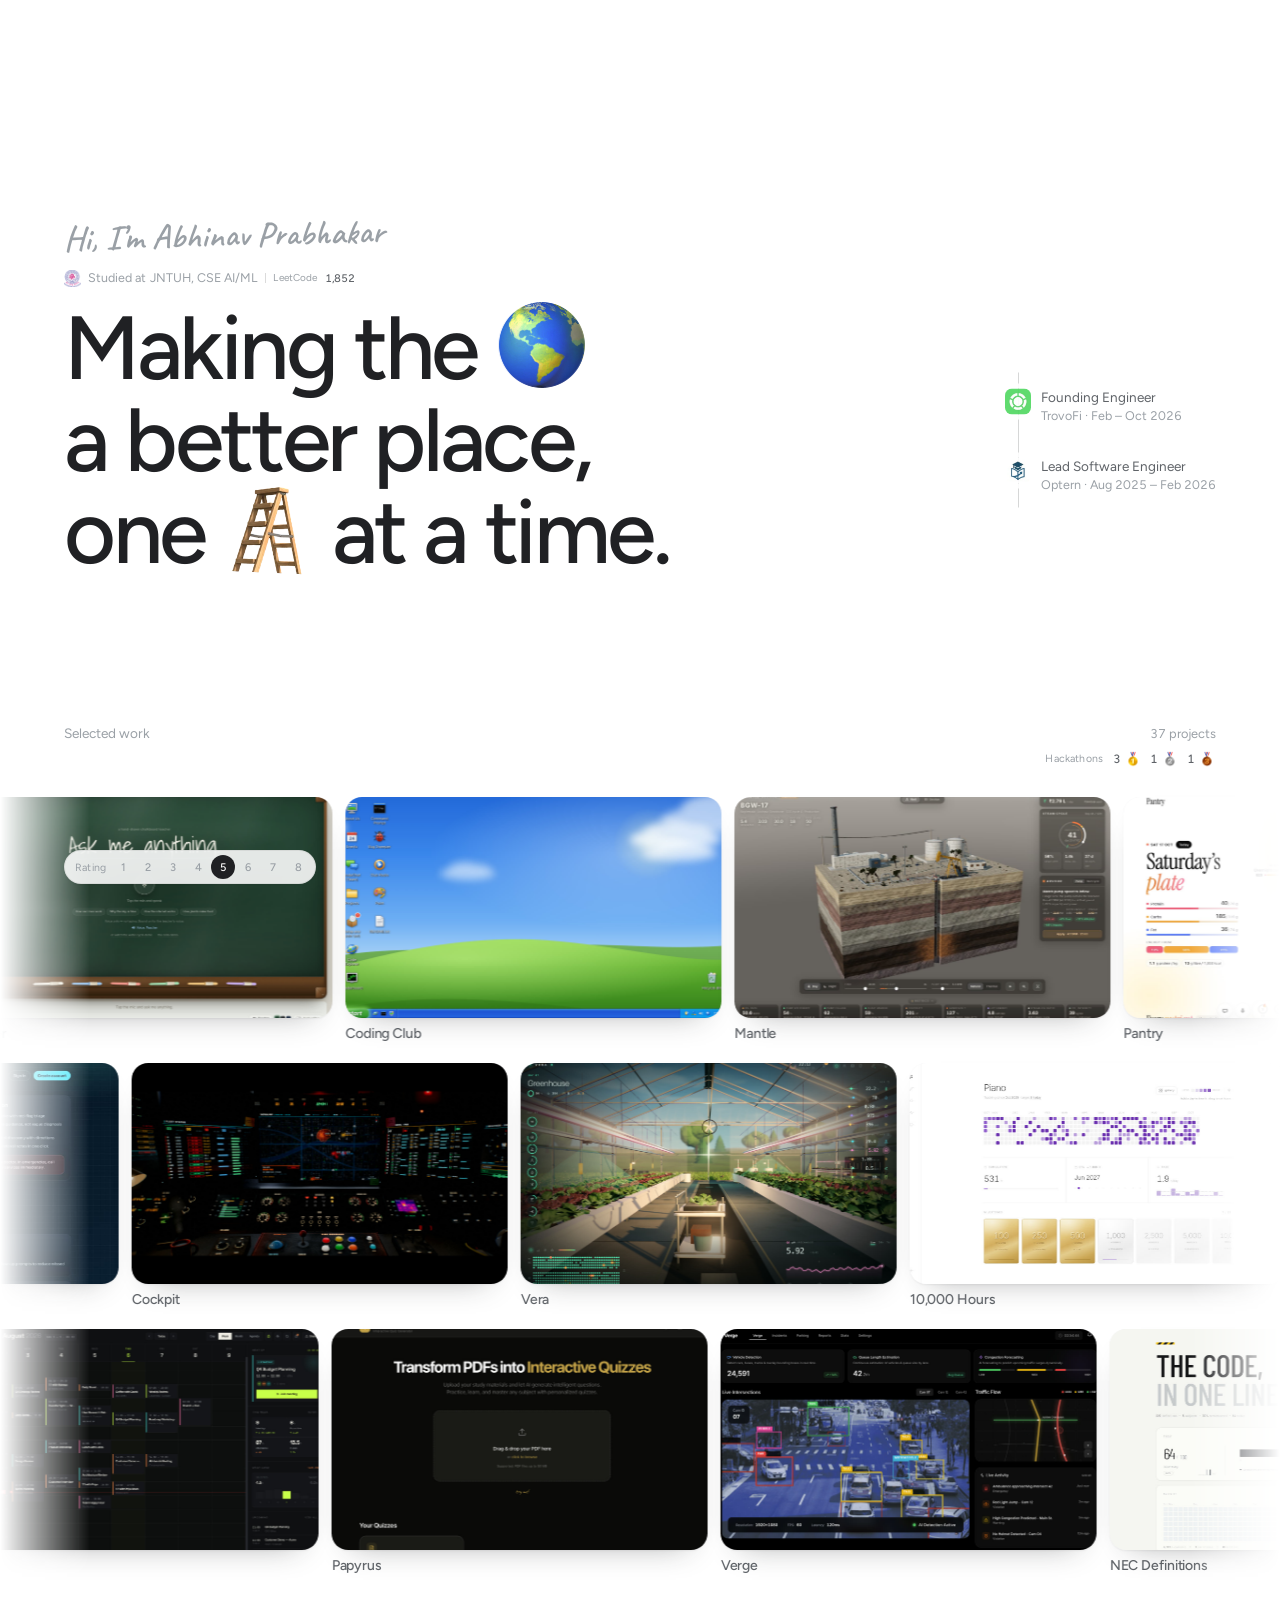
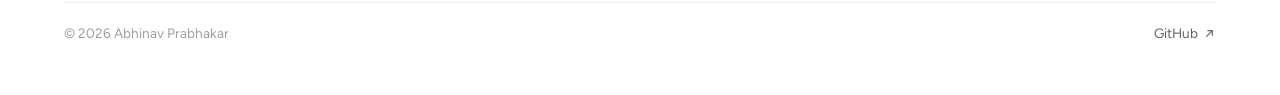
==== commit e0a4b873: "Quiet the rating to a single faint line, in eight possible homes" ====
--- a/index.html
+++ b/index.html
@@ -12,7 +12,7 @@
   <link href="https://fonts.googleapis.com/css2?family=Figtree:wght@300..900&family=Caveat:wght@400..700&display=swap" rel="stylesheet">
   <link rel="stylesheet" href="css/style.css">
 </head>
-<body data-lc="1">
+<body data-lc="5">
   <div class="page">
     <main>
 
@@ -20,39 +20,23 @@
         <div class="hero__top">
           <div class="greeting">
             <p class="greeting__name">Hi, I’m Abhinav Prabhakar</p>
-            <p class="greeting__edu"><img src="assets/img/jntuh.png" alt="" width="303" height="318">Studied at JNTUH, CSE AI/ML</p>
+            <p class="greeting__edu"><img src="assets/img/jntuh.png" alt="" width="303" height="318">Studied at JNTUH, CSE AI/ML<span class="lc lc--5">
+              <span class="lc__sep" aria-hidden="true"></span>
+              <span class="lc__cap">LeetCode</span>
+              <span class="lc__num">1,852</span>
+            </span></p>
 
-            <!-- review: rating 4 — a level strip under the JNTUH line -->
+            <!-- review: rating 4 — a second line under the credential -->
             <div class="lc lc--4">
               <p class="lc__cap">LeetCode</p>
               <p class="lc__num">1,852</p>
-              <ul class="levels" aria-hidden="true">
-                <li class="levels__b is-on"></li>
-                <li class="levels__b is-on"></li>
-                <li class="levels__b is-on"></li>
-                <li class="levels__b is-here"></li>
-                <li class="levels__b"></li>
-                <li class="levels__b"></li>
-                <li class="levels__b"></li>
-              </ul>
             </div>
           </div>
 
-          <!-- review: rating 2 — the league ruler, opposite the greeting -->
-          <div class="lc lc--2" style="--p: 71.2">
+          <!-- review: rating 2 — opposite the greeting -->
+          <div class="lc lc--2">
             <p class="lc__cap">LeetCode</p>
             <p class="lc__num">1,852</p>
-            <div class="ruler" aria-hidden="true">
-              <span class="ruler__tick" style="left: 53.85%"></span>
-              <span class="ruler__tick" style="left: 61.54%"></span>
-              <span class="ruler__tick" style="left: 69.23%"></span>
-              <span class="ruler__band"></span>
-              <span class="ruler__tick" style="left: 76.92%"></span>
-              <span class="ruler__tick" style="left: 84.62%"></span>
-              <span class="ruler__tick" style="left: 92.31%"></span>
-              <span class="ruler__stem"></span>
-              <span class="ruler__mark"></span>
-            </div>
           </div>
         </div>
 
@@ -83,35 +67,32 @@
               </ol>
             </div>
 
-            <!-- review: rating 3 — the dial under the roles -->
+            <!-- review: rating 3 — under the roles -->
             <div class="lc lc--3">
-              <div class="dial">
-                <svg viewBox="0 0 64 64" aria-hidden="true">
-                  <path class="dial__track" d="M 12.2 51.8 A 28 28 0 1 1 51.8 51.8"></path>
-                  <path class="dial__value" pathLength="100" d="M 12.2 51.8 A 28 28 0 1 1 51.8 51.8" style="stroke-dasharray: 71.2 100"></path>
-                </svg>
-                <span class="dial__num">1,852</span>
-              </div>
-              <p class="lc__cap">LeetCode rating</p>
+              <p class="lc__cap">LeetCode</p>
+              <p class="lc__num">1,852</p>
             </div>
           </div>
         </div>
 
-        <!-- review: rating 1 — the climb, at the foot of the hero -->
-        <div class="lc lc--1" style="--p: 71.2">
-          <div class="climb">
-            <span class="climb__mark" aria-hidden="true"></span>
-            <div class="lc__readout">
-              <p class="lc__num">1,852</p>
-              <p class="lc__cap">LeetCode</p>
-            </div>
-          </div>
+        <!-- review: rating 1 — at the foot of the hero -->
+        <div class="lc lc--1">
+          <p class="lc__cap">LeetCode</p>
+          <p class="lc__num">1,852</p>
         </div>
       </section>
 
       <section class="work" aria-labelledby="work-heading">
         <div class="work__head">
-          <h2 class="work__title" id="work-heading">Selected work</h2>
+          <div class="work__lead">
+            <h2 class="work__title" id="work-heading">Selected work</h2>
+
+            <!-- review: rating 7 — under the section title -->
+            <div class="lc lc--7">
+              <p class="lc__cap">LeetCode</p>
+              <p class="lc__num">1,852</p>
+            </div>
+          </div>
           <div class="work__stats">
             <p class="work__count" data-count>47 projects</p>
 
@@ -122,6 +103,12 @@
                 <li class="hackathons__pair"><span class="hackathons__n">1</span><img class="hackathons__icon" src="assets/emoji/medal-silver.webp" alt="" width="160" height="160"></li>
                 <li class="hackathons__pair"><span class="hackathons__n">1</span><img class="hackathons__icon" src="assets/emoji/medal-bronze.webp" alt="" width="160" height="160"></li>
               </ul>
+            </div>
+
+            <!-- review: rating 6 — under the project count -->
+            <div class="lc lc--6">
+              <p class="lc__cap">LeetCode</p>
+              <p class="lc__num">1,852</p>
             </div>
           </div>
         </div>
@@ -135,6 +122,12 @@
 
       <footer class="footer">
         <p class="footer__note">&copy; 2026 Abhinav Prabhakar</p>
+
+        <!-- review: rating 8 — in the footer -->
+        <div class="lc lc--8">
+          <p class="lc__cap">LeetCode</p>
+          <p class="lc__num">1,852</p>
+        </div>
         <a class="footer__link" href="https://github.com/Abhinav-Prabhakar" target="_blank" rel="noopener">
           GitHub
           <svg viewBox="0 0 16 16" fill="none" aria-hidden="true"><path d="M4.5 11.5 11.5 4.5M6 4.5h5.5V10" stroke="currentColor" stroke-width="1.4" stroke-linecap="round" stroke-linejoin="round"/></svg>
@@ -147,10 +140,14 @@
 
   <div class="variants" role="group" aria-label="Rating treatment under review">
     <span class="variants__label">Rating</span>
-    <button type="button" data-lc="1" aria-pressed="true" aria-keyshortcuts="1">1</button>
+    <button type="button" data-lc="1" aria-pressed="false" aria-keyshortcuts="1">1</button>
     <button type="button" data-lc="2" aria-pressed="false" aria-keyshortcuts="2">2</button>
     <button type="button" data-lc="3" aria-pressed="false" aria-keyshortcuts="3">3</button>
     <button type="button" data-lc="4" aria-pressed="false" aria-keyshortcuts="4">4</button>
+    <button type="button" data-lc="5" aria-pressed="true" aria-keyshortcuts="5">5</button>
+    <button type="button" data-lc="6" aria-pressed="false" aria-keyshortcuts="6">6</button>
+    <button type="button" data-lc="7" aria-pressed="false" aria-keyshortcuts="7">7</button>
+    <button type="button" data-lc="8" aria-pressed="false" aria-keyshortcuts="8">8</button>
   </div>
 
   <script>
@@ -169,7 +166,7 @@
       };
 
       const start = location.hash.slice(1);
-      pick(buttons.some((b) => b.dataset.lc === start) ? start : "1");
+      pick(buttons.some((b) => b.dataset.lc === start) ? start : "5");
 
       buttons.forEach((b) =>
         b.addEventListener("click", () => pick(b.dataset.lc))
@@ -177,7 +174,7 @@
 
       document.addEventListener("keydown", (e) => {
         if (e.metaKey || e.ctrlKey || e.altKey || e.repeat) return;
-        if (!/^[1-4]$/.test(e.key)) return;
+        if (!/^[1-8]$/.test(e.key)) return;
         pick(e.key);
       });
     })();
--- a/css/style.css
+++ b/css/style.css
@@ -311,25 +311,24 @@
 }
 
 /* ---------- leetcode rating ----------
-   Four treatments of one number. The league the rating sits in supplies the
-   only colour — #8199c6 for 1800–1999 — so the mark stays quiet and still
-   says something at a glance. */
+   One quiet line, in the page's own voice: the label at the faintest ink,
+   the number one step darker. No chart, no accent, nothing that competes
+   with the statement. Eight homes for that line, under review. */
 
 .lc {
-  --lc: #8199c6;
-  --lc-rail: rgba(32, 33, 36, 0.16);
-  --lc-faint: rgba(32, 33, 36, 0.09);
-  --lc-band: rgba(129, 153, 198, 0.24);
   display: none;
+  align-items: baseline;
+  gap: 6px;
+  white-space: nowrap;
 }
 
 .lc__num {
   margin: 0;
-  font-size: 12.5px;
+  font-size: 11px;
   line-height: 1;
   font-weight: 500;
   font-variant-numeric: tabular-nums;
-  letter-spacing: -0.01em;
+  letter-spacing: -0.005em;
   color: var(--ink-soft);
 }
 
@@ -341,213 +340,58 @@
   color: var(--ink-faint);
 }
 
-/* 1 — the climb: a small ladder, the mark set at the rating's height, the
-   number reading out beside it. The hero's own metaphor, made literal. */
+/* 1 — at the foot of the hero, against the right gutter */
 .lc--1 {
-  --h: clamp(52px, 8vh, 74px);
   position: absolute;
   right: var(--gutter);
   bottom: clamp(20px, 3.6vh, 44px);
-  width: 88px;
-  height: var(--h);
-}
-
-.climb {
-  position: absolute;
-  right: 0;
-  bottom: 0;
-  width: 20px;
-  height: var(--h);
-  border-left: 1px solid var(--lc-rail);
-  border-right: 1px solid var(--lc-rail);
-  background: repeating-linear-gradient(
-      to bottom,
-      var(--lc-rail) 0 1px,
-      transparent 1px 9px
-    )
-    padding-box;
-}
-
-.climb__mark {
-  position: absolute;
-  left: 50%;
-  bottom: calc(var(--p) * var(--h) / 100);
-  width: 7px;
-  height: 7px;
-  margin: 0 0 -3.5px -3.5px;
-  border-radius: 50%;
-  background: var(--lc);
-  box-shadow: 0 0 0 3px var(--paper);
-}
-
-.lc--1 .lc__readout {
-  position: absolute;
-  right: 28px;
-  bottom: calc(var(--p) * var(--h) / 100);
-  transform: translateY(50%);
-  display: flex;
-  flex-direction: column;
-  align-items: flex-end;
-  gap: 4px;
-  white-space: nowrap;
-}
-
-/* 2 — the league ruler: 0 to 2600, the 1800–1999 band tinted, a tick every
-   200 points, the mark where the rating falls. */
+}
+
+/* 2 — opposite the greeting, on its first line */
 .lc--2 {
   position: absolute;
-  top: 3px;
+  top: 0;
   right: 0;
-  width: clamp(210px, 19vw, 268px);
-  height: 40px;
-}
-
-.lc--2 .lc__cap {
-  position: absolute;
-  left: 0;
-  top: 0;
-}
-
-.lc--2 .lc__num {
-  position: absolute;
-  left: calc(var(--p) * 1%);
-  top: 9px;
-  transform: translateX(-50%);
-  white-space: nowrap;
-}
-
-.ruler {
-  position: absolute;
-  left: 0;
-  right: 0;
-  bottom: 0;
-  height: 8px;
-  border-top: 1px solid rgba(32, 33, 36, 0.2);
-}
-
-.ruler__tick {
-  position: absolute;
-  top: 0;
-  width: 1px;
-  height: 5px;
-  background: rgba(32, 33, 36, 0.13);
-}
-
-.ruler__band {
-  position: absolute;
-  left: 69.23%;
-  width: 7.69%;
-  top: -2px;
-  height: 6px;
-  border-radius: 3px;
-  background: var(--lc-band);
-}
-
-.ruler__mark {
-  position: absolute;
-  left: calc(var(--p) * 1%);
-  top: -5px;
-  width: 8px;
-  height: 8px;
-  margin-left: -4px;
-  border-radius: 50%;
-  background: var(--lc);
-  box-shadow: 0 0 0 2px var(--paper);
-}
-
-/* the stem ties the number to its place on the scale */
-.ruler__stem {
-  position: absolute;
-  left: calc(var(--p) * 1%);
-  bottom: 6px;
-  width: 1px;
-  height: 9px;
-  background: rgba(32, 33, 36, 0.2);
-}
-
-/* 3 — the dial: 270° of the scale, the reached part drawn. */
+}
+
+/* 3 — under the roles */
 .lc--3 {
   position: absolute;
-  top: calc(100% + 22px);
+  top: calc(100% + 16px);
   left: 0;
 }
 
-.dial {
-  position: relative;
-  width: 64px;
-  height: 64px;
-}
-
-.dial svg {
-  display: block;
-  width: 100%;
-  height: 100%;
-}
-
-.dial__track {
-  fill: none;
-  stroke: var(--lc-faint);
-  stroke-width: 3.5;
-  stroke-linecap: round;
-}
-
-.dial__value {
-  fill: none;
-  stroke: var(--lc);
-  stroke-width: 3.5;
-  stroke-linecap: round;
-}
-
-.dial__num {
-  position: absolute;
-  left: 0;
-  right: 0;
-  top: 50%;
-  transform: translateY(-50%);
-  text-align: center;
-  font-size: 13px;
-  font-weight: 500;
-  font-variant-numeric: tabular-nums;
-  letter-spacing: -0.01em;
-  color: var(--ink);
-}
-
-.lc--3 .lc__cap {
-  margin-top: 10px;
-}
-
-/* 4 — the level strip: seven bands, four reached, the fourth lit. */
+/* 4 — a second line under the credential */
 .lc--4 {
+  margin-top: 7px;
+}
+
+/* 5 — inline on the credential, after a hairline */
+.lc--5 {
   align-items: center;
-  gap: 8px;
-  margin-top: 2px;
-}
-
-.lc--4 .lc__num {
-  font-size: 12px;
-}
-
-.levels {
-  display: flex;
-  gap: 3px;
-  margin: 0;
-  padding: 0;
-  list-style: none;
-}
-
-.levels__b {
-  width: 10px;
-  height: 5px;
-  border-radius: 2.5px;
-  background: var(--lc-faint);
-}
-
-.levels__b.is-on {
-  background: rgba(32, 33, 36, 0.5);
-}
-
-.levels__b.is-here {
-  background: var(--lc);
+  gap: 7px;
+}
+
+.lc--5 .lc__sep {
+  width: 1px;
+  height: 10px;
+  background: rgba(32, 33, 36, 0.16);
+}
+
+/* 6 — under the project count, in the work head */
+.lc--6 {
+  margin-top: 8px;
+  justify-content: flex-end;
+}
+
+/* 7 — under the section title */
+.lc--7 {
+  margin-top: 9px;
+}
+
+/* 8 — in the footer */
+.lc--8 {
+  align-self: center;
 }
 
 /* ---------- the rating switch (review only) ---------- */
@@ -602,32 +446,36 @@
 }
 
 /* one treatment at a time */
-body[data-lc="1"] .lc--1 {
-  display: block;
-}
-
-body[data-lc="2"] .lc--2 {
-  display: block;
-}
-
-body[data-lc="3"] .lc--3 {
-  display: block;
-}
-
-body[data-lc="4"] .lc--4 {
-  display: flex;
+body[data-lc="1"] .lc--1,
+body[data-lc="2"] .lc--2,
+body[data-lc="3"] .lc--3,
+body[data-lc="4"] .lc--4,
+body[data-lc="6"] .lc--6,
+body[data-lc="7"] .lc--7,
+body[data-lc="8"] .lc--8 {
+  display: flex;
+}
+
+body[data-lc="5"] .lc--5 {
+  display: inline-flex;
 }
 
 @media (max-width: 900px) {
+  /* no review chrome, and only the inline line: it adds no row, so the
+     statement keeps its place */
   .variants,
   .lc--1,
   .lc--2,
-  .lc--3 {
+  .lc--3,
+  .lc--4,
+  .lc--6,
+  .lc--7,
+  .lc--8 {
     display: none !important;
   }
 
-  body[data-lc] .lc--4 {
-    display: flex;
+  .lc--5 {
+    display: inline-flex !important;
   }
 }
 
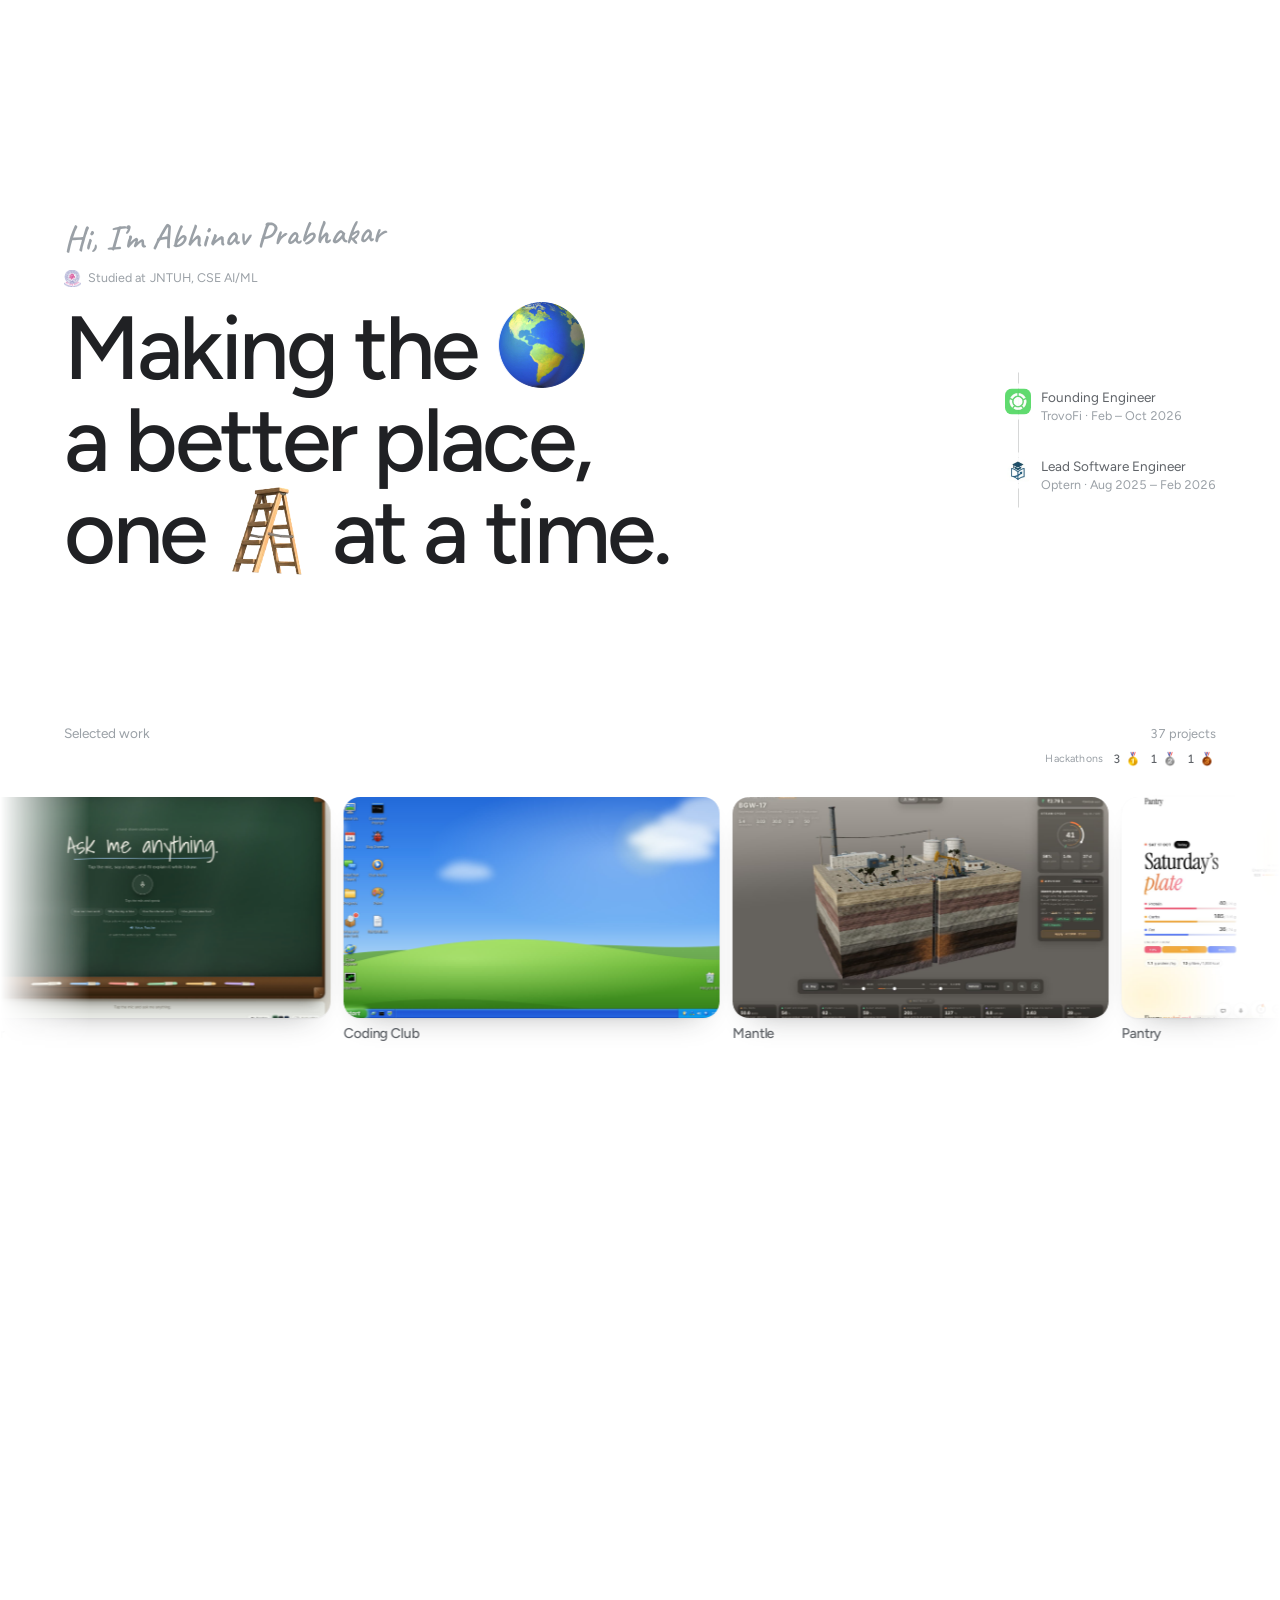
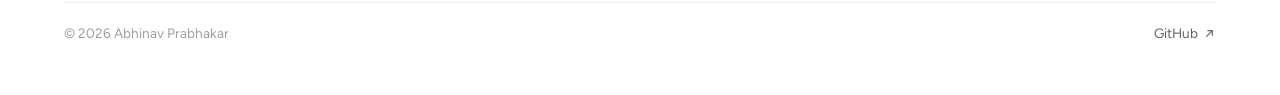
==== commit 808dcc13: "Drop the LeetCode line: the page says enough without it" ====
--- a/index.html
+++ b/index.html
@@ -12,7 +12,7 @@
   <link href="https://fonts.googleapis.com/css2?family=Figtree:wght@300..900&family=Caveat:wght@400..700&display=swap" rel="stylesheet">
   <link rel="stylesheet" href="css/style.css">
 </head>
-<body data-lc="5">
+<body>
   <div class="page">
     <main>
 
@@ -20,23 +20,7 @@
         <div class="hero__top">
           <div class="greeting">
             <p class="greeting__name">Hi, I’m Abhinav Prabhakar</p>
-            <p class="greeting__edu"><img src="assets/img/jntuh.png" alt="" width="303" height="318">Studied at JNTUH, CSE AI/ML<span class="lc lc--5">
-              <span class="lc__sep" aria-hidden="true"></span>
-              <span class="lc__cap">LeetCode</span>
-              <span class="lc__num">1,852</span>
-            </span></p>
-
-            <!-- review: rating 4 — a second line under the credential -->
-            <div class="lc lc--4">
-              <p class="lc__cap">LeetCode</p>
-              <p class="lc__num">1,852</p>
-            </div>
-          </div>
-
-          <!-- review: rating 2 — opposite the greeting -->
-          <div class="lc lc--2">
-            <p class="lc__cap">LeetCode</p>
-            <p class="lc__num">1,852</p>
+            <p class="greeting__edu"><img src="assets/img/jntuh.png" alt="" width="303" height="318">Studied at JNTUH, CSE AI/ML</p>
           </div>
         </div>
 
@@ -66,33 +50,13 @@
                 </li>
               </ol>
             </div>
-
-            <!-- review: rating 3 — under the roles -->
-            <div class="lc lc--3">
-              <p class="lc__cap">LeetCode</p>
-              <p class="lc__num">1,852</p>
-            </div>
           </div>
-        </div>
-
-        <!-- review: rating 1 — at the foot of the hero -->
-        <div class="lc lc--1">
-          <p class="lc__cap">LeetCode</p>
-          <p class="lc__num">1,852</p>
         </div>
       </section>
 
       <section class="work" aria-labelledby="work-heading">
         <div class="work__head">
-          <div class="work__lead">
-            <h2 class="work__title" id="work-heading">Selected work</h2>
-
-            <!-- review: rating 7 — under the section title -->
-            <div class="lc lc--7">
-              <p class="lc__cap">LeetCode</p>
-              <p class="lc__num">1,852</p>
-            </div>
-          </div>
+          <h2 class="work__title" id="work-heading">Selected work</h2>
           <div class="work__stats">
             <p class="work__count" data-count>47 projects</p>
 
@@ -103,12 +67,6 @@
                 <li class="hackathons__pair"><span class="hackathons__n">1</span><img class="hackathons__icon" src="assets/emoji/medal-silver.webp" alt="" width="160" height="160"></li>
                 <li class="hackathons__pair"><span class="hackathons__n">1</span><img class="hackathons__icon" src="assets/emoji/medal-bronze.webp" alt="" width="160" height="160"></li>
               </ul>
-            </div>
-
-            <!-- review: rating 6 — under the project count -->
-            <div class="lc lc--6">
-              <p class="lc__cap">LeetCode</p>
-              <p class="lc__num">1,852</p>
             </div>
           </div>
         </div>
@@ -122,12 +80,6 @@
 
       <footer class="footer">
         <p class="footer__note">&copy; 2026 Abhinav Prabhakar</p>
-
-        <!-- review: rating 8 — in the footer -->
-        <div class="lc lc--8">
-          <p class="lc__cap">LeetCode</p>
-          <p class="lc__num">1,852</p>
-        </div>
         <a class="footer__link" href="https://github.com/Abhinav-Prabhakar" target="_blank" rel="noopener">
           GitHub
           <svg viewBox="0 0 16 16" fill="none" aria-hidden="true"><path d="M4.5 11.5 11.5 4.5M6 4.5h5.5V10" stroke="currentColor" stroke-width="1.4" stroke-linecap="round" stroke-linejoin="round"/></svg>
@@ -138,48 +90,6 @@
   </div>
 
 
-  <div class="variants" role="group" aria-label="Rating treatment under review">
-    <span class="variants__label">Rating</span>
-    <button type="button" data-lc="1" aria-pressed="false" aria-keyshortcuts="1">1</button>
-    <button type="button" data-lc="2" aria-pressed="false" aria-keyshortcuts="2">2</button>
-    <button type="button" data-lc="3" aria-pressed="false" aria-keyshortcuts="3">3</button>
-    <button type="button" data-lc="4" aria-pressed="false" aria-keyshortcuts="4">4</button>
-    <button type="button" data-lc="5" aria-pressed="true" aria-keyshortcuts="5">5</button>
-    <button type="button" data-lc="6" aria-pressed="false" aria-keyshortcuts="6">6</button>
-    <button type="button" data-lc="7" aria-pressed="false" aria-keyshortcuts="7">7</button>
-    <button type="button" data-lc="8" aria-pressed="false" aria-keyshortcuts="8">8</button>
-  </div>
-
-  <script>
-    /* review only: one rating treatment at a time. Pick with the switch, the
-       1–4 keys, or a hash. */
-    (() => {
-      const buttons = [...document.querySelectorAll(".variants [data-lc]")];
-      if (!buttons.length) return;
-
-      const pick = (v) => {
-        document.body.dataset.lc = v;
-        buttons.forEach((b) =>
-          b.setAttribute("aria-pressed", String(b.dataset.lc === v))
-        );
-        history.replaceState(null, "", `#${v}`);
-      };
-
-      const start = location.hash.slice(1);
-      pick(buttons.some((b) => b.dataset.lc === start) ? start : "5");
-
-      buttons.forEach((b) =>
-        b.addEventListener("click", () => pick(b.dataset.lc))
-      );
-
-      document.addEventListener("keydown", (e) => {
-        if (e.metaKey || e.ctrlKey || e.altKey || e.repeat) return;
-        if (!/^[1-8]$/.test(e.key)) return;
-        pick(e.key);
-      });
-    })();
-  </script>
-
   <script src="js/main.js" defer></script>
   <script src="js/work.js" defer></script>
 </body>
--- a/css/style.css
+++ b/css/style.css
@@ -18,6 +18,7 @@
   --radius-shot: 22px;
   --ease: cubic-bezier(0.2, 0, 0, 1);
   --ease-out: cubic-bezier(0.16, 1, 0.3, 1);
+  --ease-settle: cubic-bezier(0.34, 1.4, 0.64, 1);
   --font: "Google Sans", "Google Sans Text", "Figtree", "Segoe UI", system-ui,
     -apple-system, "Helvetica Neue", Arial, sans-serif;
   --shadow-1: 0 1px 2px rgba(32, 33, 36, 0.04),
@@ -58,6 +59,27 @@
 :focus-visible {
   outline: 2px solid var(--ink);
   outline-offset: 3px;
+}
+
+/* ---------- press ----------
+   Every clickable dips under the finger and springs back. The dip is
+   anchored where the pointer landed, not at the centre, so the control
+   reads as a solid object being pushed rather than a shape scaling in
+   place. Nothing here is visible until someone actually presses. */
+
+[data-pressing] {
+  --press: 0.988;
+  --press-t: 0.1s;
+}
+
+/* the dip is proportional to the surface, so a small control sinks as far
+   as a large one in absolute pixels */
+.footer__link[data-pressing] {
+  --press: 0.97;
+}
+
+.variants button[data-pressing] {
+  --press: 0.9;
 }
 
 .sr-only {
@@ -308,175 +330,6 @@
   display: block;
   width: 18px;
   height: 18px;
-}
-
-/* ---------- leetcode rating ----------
-   One quiet line, in the page's own voice: the label at the faintest ink,
-   the number one step darker. No chart, no accent, nothing that competes
-   with the statement. Eight homes for that line, under review. */
-
-.lc {
-  display: none;
-  align-items: baseline;
-  gap: 6px;
-  white-space: nowrap;
-}
-
-.lc__num {
-  margin: 0;
-  font-size: 11px;
-  line-height: 1;
-  font-weight: 500;
-  font-variant-numeric: tabular-nums;
-  letter-spacing: -0.005em;
-  color: var(--ink-soft);
-}
-
-.lc__cap {
-  margin: 0;
-  font-size: 10px;
-  line-height: 1;
-  letter-spacing: 0.015em;
-  color: var(--ink-faint);
-}
-
-/* 1 — at the foot of the hero, against the right gutter */
-.lc--1 {
-  position: absolute;
-  right: var(--gutter);
-  bottom: clamp(20px, 3.6vh, 44px);
-}
-
-/* 2 — opposite the greeting, on its first line */
-.lc--2 {
-  position: absolute;
-  top: 0;
-  right: 0;
-}
-
-/* 3 — under the roles */
-.lc--3 {
-  position: absolute;
-  top: calc(100% + 16px);
-  left: 0;
-}
-
-/* 4 — a second line under the credential */
-.lc--4 {
-  margin-top: 7px;
-}
-
-/* 5 — inline on the credential, after a hairline */
-.lc--5 {
-  align-items: center;
-  gap: 7px;
-}
-
-.lc--5 .lc__sep {
-  width: 1px;
-  height: 10px;
-  background: rgba(32, 33, 36, 0.16);
-}
-
-/* 6 — under the project count, in the work head */
-.lc--6 {
-  margin-top: 8px;
-  justify-content: flex-end;
-}
-
-/* 7 — under the section title */
-.lc--7 {
-  margin-top: 9px;
-}
-
-/* 8 — in the footer */
-.lc--8 {
-  align-self: center;
-}
-
-/* ---------- the rating switch (review only) ---------- */
-
-.variants {
-  position: fixed;
-  left: var(--gutter);
-  bottom: 16px;
-  z-index: 20;
-  display: flex;
-  align-items: center;
-  gap: 1px;
-  padding: 4px 5px 4px 10px;
-  border: 1px solid var(--line);
-  border-radius: 999px;
-  background: rgba(255, 255, 255, 0.88);
-  box-shadow: 0 1px 2px rgba(32, 33, 36, 0.05),
-    0 12px 26px -18px rgba(32, 33, 36, 0.4);
-  -webkit-backdrop-filter: blur(8px);
-  backdrop-filter: blur(8px);
-}
-
-.variants__label {
-  margin-right: 4px;
-  font-size: 10.5px;
-  letter-spacing: 0.02em;
-  color: var(--ink-faint);
-}
-
-.variants button {
-  width: 24px;
-  height: 24px;
-  padding: 0;
-  border: 0;
-  border-radius: 50%;
-  background: none;
-  font: inherit;
-  font-size: 11px;
-  font-weight: 500;
-  color: var(--ink-faint);
-  cursor: pointer;
-  transition: color 0.2s var(--ease), background-color 0.2s var(--ease);
-}
-
-.variants button:hover {
-  color: var(--ink);
-}
-
-.variants button[aria-pressed="true"] {
-  background: var(--ink);
-  color: var(--paper);
-}
-
-/* one treatment at a time */
-body[data-lc="1"] .lc--1,
-body[data-lc="2"] .lc--2,
-body[data-lc="3"] .lc--3,
-body[data-lc="4"] .lc--4,
-body[data-lc="6"] .lc--6,
-body[data-lc="7"] .lc--7,
-body[data-lc="8"] .lc--8 {
-  display: flex;
-}
-
-body[data-lc="5"] .lc--5 {
-  display: inline-flex;
-}
-
-@media (max-width: 900px) {
-  /* no review chrome, and only the inline line: it adds no row, so the
-     statement keeps its place */
-  .variants,
-  .lc--1,
-  .lc--2,
-  .lc--3,
-  .lc--4,
-  .lc--6,
-  .lc--7,
-  .lc--8 {
-    display: none !important;
-  }
-
-  .lc--5 {
-    display: inline-flex !important;
-  }
 }
 
 .hero__line {
@@ -795,7 +648,10 @@
   gap: 5px;
   color: var(--ink-soft);
   text-decoration: none;
-  transition: color 0.3s var(--ease);
+  scale: var(--press, 1);
+  transform-origin: var(--ox, 50%) var(--oy, 50%);
+  transition: color 0.3s var(--ease),
+    scale var(--press-t, 0.24s) var(--ease-settle);
 }
 
 .footer__link svg {
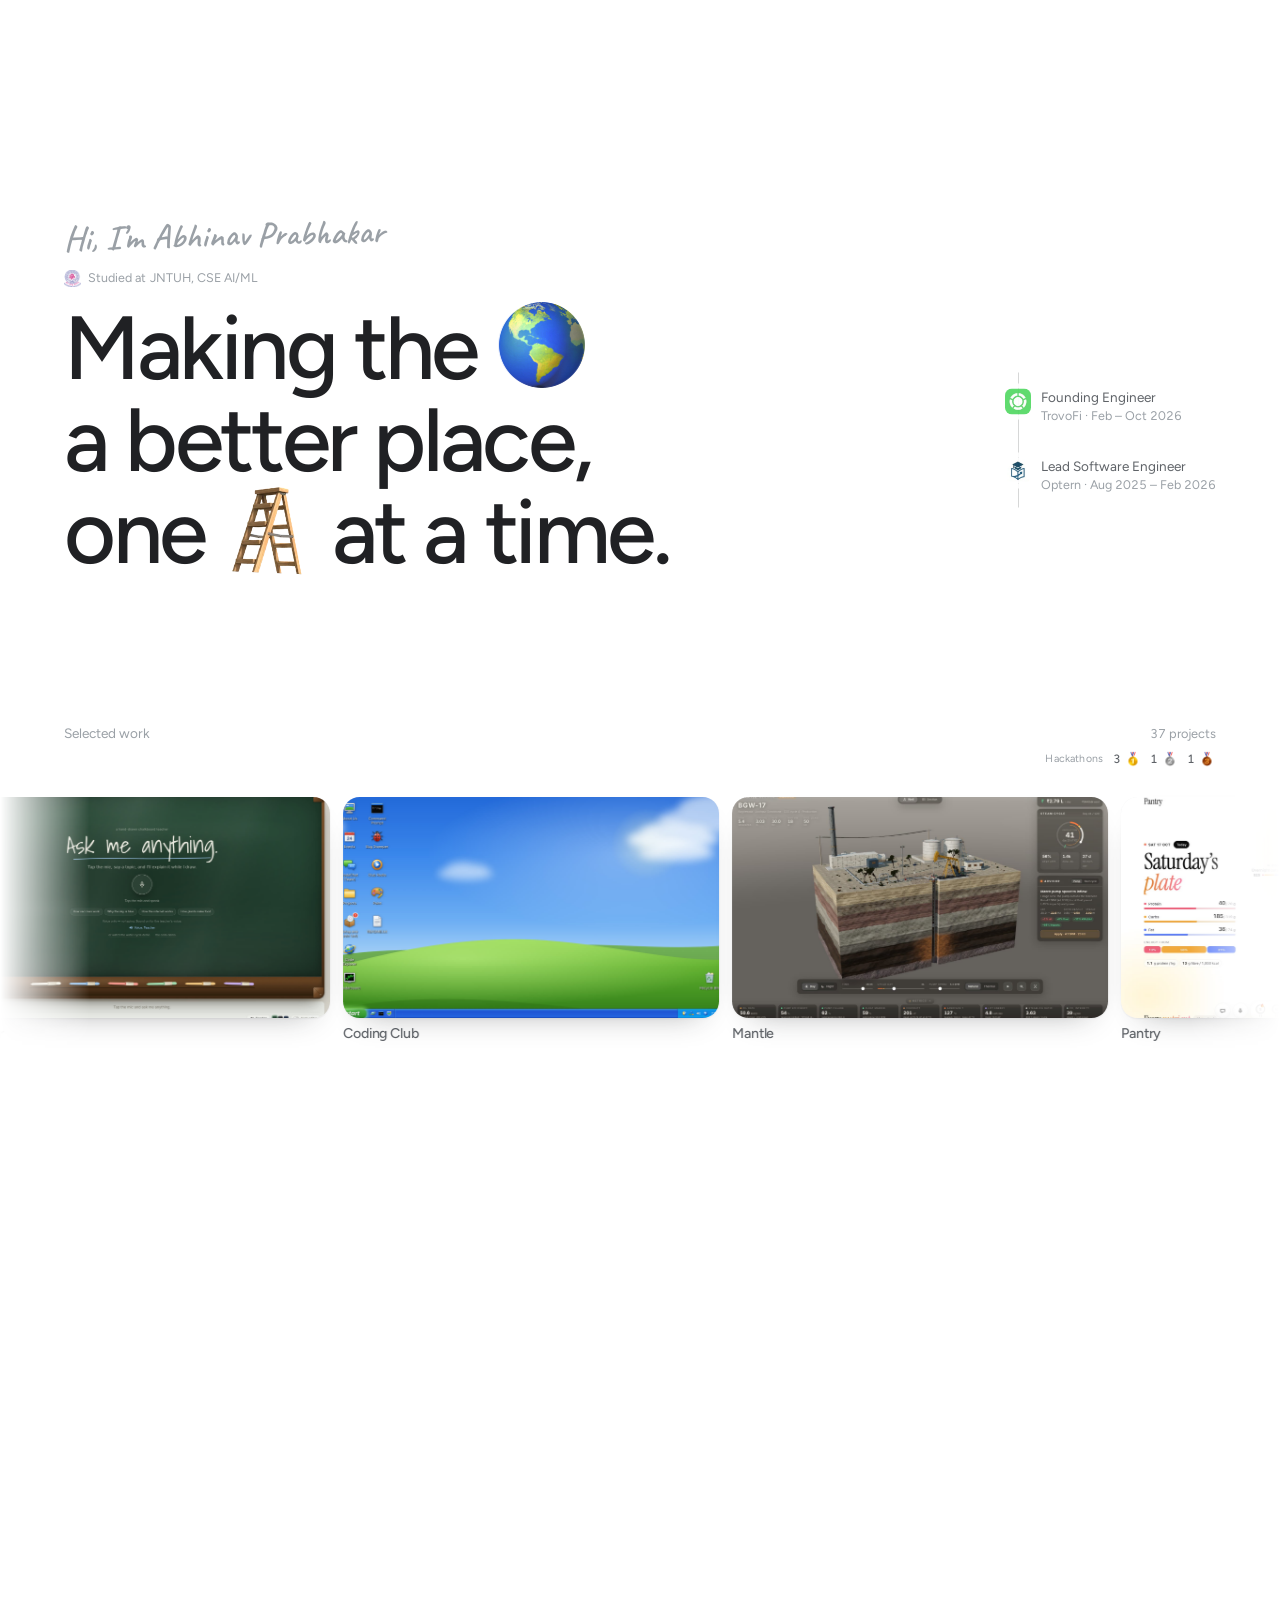
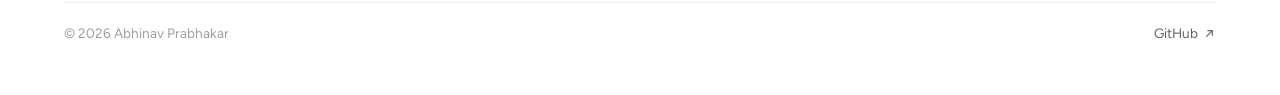
==== commit bcb3147c: "Finish the site: a share card, icons, a manifest, and a quiet README" ====
--- a/index.html
+++ b/index.html
@@ -4,13 +4,56 @@
   <meta charset="utf-8">
   <meta name="viewport" content="width=device-width, initial-scale=1">
   <meta name="theme-color" content="#ffffff">
+  <meta name="color-scheme" content="light">
+  <script>
+    /* the last theme chosen, if any — a first visit always opens on paper.
+       The system preference is deliberately not consulted. */
+    try {
+      if (localStorage.getItem("theme") === "dark")
+        document.documentElement.dataset.theme = "dark";
+    } catch (e) {}
+  </script>
   <title>Making the world a better place, one ladder at a time.</title>
-  <meta name="description" content="A developer portfolio. Making the world a better place, one ladder at a time.">
-  <link rel="icon" href="assets/emoji/favicon.png">
+  <meta name="description" content="Abhinav Prabhakar — developer. Making the world a better place, one ladder at a time.">
+  <meta name="author" content="Abhinav Prabhakar">
+  <link rel="canonical" href="https://abhinav-prabhakar.github.io/Portfolio/">
+  <link rel="me" href="https://github.com/Abhinav-Prabhakar">
+  <link rel="icon" type="image/png" sizes="64x64" href="assets/emoji/favicon.png">
+  <link rel="apple-touch-icon" href="assets/icons/apple-touch-icon.png">
+  <link rel="manifest" href="site.webmanifest">
+
+  <meta property="og:type" content="website">
+  <meta property="og:site_name" content="Abhinav Prabhakar">
+  <meta property="og:title" content="Making the world a better place, one ladder at a time.">
+  <meta property="og:description" content="Abhinav Prabhakar — developer.">
+  <meta property="og:url" content="https://abhinav-prabhakar.github.io/Portfolio/">
+  <meta property="og:image" content="https://abhinav-prabhakar.github.io/Portfolio/assets/og.png">
+  <meta property="og:image:type" content="image/png">
+  <meta property="og:image:width" content="1200">
+  <meta property="og:image:height" content="630">
+  <meta property="og:image:alt" content="The hero: “Making the world a better place, one ladder at a time.”">
+  <meta name="twitter:card" content="summary_large_image">
+  <meta name="twitter:title" content="Making the world a better place, one ladder at a time.">
+  <meta name="twitter:description" content="Abhinav Prabhakar — developer.">
+  <meta name="twitter:image" content="https://abhinav-prabhakar.github.io/Portfolio/assets/og.png">
+  <meta name="twitter:image:alt" content="The hero: “Making the world a better place, one ladder at a time.”">
+
   <link rel="preconnect" href="https://fonts.googleapis.com">
   <link rel="preconnect" href="https://fonts.gstatic.com" crossorigin>
   <link href="https://fonts.googleapis.com/css2?family=Figtree:wght@300..900&family=Caveat:wght@400..700&display=swap" rel="stylesheet">
   <link rel="stylesheet" href="css/style.css">
+
+  <script type="application/ld+json">
+    {
+      "@context": "https://schema.org",
+      "@type": "Person",
+      "name": "Abhinav Prabhakar",
+      "url": "https://abhinav-prabhakar.github.io/Portfolio/",
+      "image": "https://abhinav-prabhakar.github.io/Portfolio/assets/og.png",
+      "description": "Making the world a better place, one ladder at a time.",
+      "sameAs": ["https://github.com/Abhinav-Prabhakar"]
+    }
+  </script>
 </head>
 <body>
   <div class="page">
@@ -26,7 +69,7 @@
 
         <div class="hero__body">
           <h1 class="hero__title" aria-label="Making the world a better place, one ladder at a time.">
-            <span class="hero__line">Making the <span class="emoji emoji--globe" data-globe aria-hidden="true"><canvas class="emoji__canvas" data-globe-canvas width="320" height="320"></canvas><img src="assets/emoji/globe-americas.webp" alt="" width="160" height="160"></span></span>
+            <span class="hero__line">Making the <button class="emoji emoji--globe" type="button" data-globe data-theme-toggle aria-label="Switch to dark theme" title="Switch to dark theme"><canvas class="emoji__canvas" data-globe-canvas width="320" height="320" aria-hidden="true"></canvas><img src="assets/emoji/globe-americas.webp" alt="" width="160" height="160" aria-hidden="true"></button></span>
             <span class="hero__line">a better place,</span>
             <span class="hero__line">one <span class="emoji emoji--ladder" data-ladder aria-hidden="true"><img src="assets/emoji/ladder.webp" alt="" width="160" height="160"></span> at a time.</span>
           </h1>
--- a/css/style.css
+++ b/css/style.css
@@ -10,7 +10,14 @@
   --ink-soft: #5f6368;
   --ink-faint: #9aa0a6;
   --paper: #ffffff;
+  --surface: #f1f1f2;
   --line: rgba(32, 33, 36, 0.07);
+  --thread: rgba(32, 33, 36, 0.18);
+  /* light text is read as lighter than it is; on dark paper the strokes
+     thin out, so every weight is nudged up by a fortieth of the scale —
+     enough to hold their edge, not enough to become a bold face */
+  --w-text: 400;
+  --w-med: 500;
   --gutter: clamp(20px, 5vw, 64px);
   --gap: clamp(14px, 1.5vw, 24px);
   --tile-gap: clamp(10px, 1vw, 16px);
@@ -21,6 +28,8 @@
   --ease-settle: cubic-bezier(0.34, 1.4, 0.64, 1);
   --font: "Google Sans", "Google Sans Text", "Figtree", "Segoe UI", system-ui,
     -apple-system, "Helvetica Neue", Arial, sans-serif;
+  --shot-shadow: 0 1px 2px rgba(32, 33, 36, 0.06),
+    0 14px 30px -20px rgba(32, 33, 36, 0.42);
   --shadow-1: 0 1px 2px rgba(32, 33, 36, 0.04),
     0 8px 20px -10px rgba(32, 33, 36, 0.12),
     0 26px 48px -30px rgba(32, 33, 36, 0.14);
@@ -29,6 +38,53 @@
     0 44px 70px -36px rgba(32, 33, 36, 0.2);
 }
 
+/* ---------- dark paper ----------
+   The same sheet, turned over. Paper and ink trade places, but not evenly:
+   pure black against pure white is a harsh edge, so the paper sits at
+   Google's #202124 and the ink just short of white. Surfaces lift with a
+   little more grey than the page, exactly as they fall darker than it in
+   daylight. Shadows go to true black and get softer, because on dark paper
+   elevation is read from the glow around an edge, not the drop below it. */
+
+:root[data-theme="dark"] {
+  color-scheme: dark;
+  --ink: #e8eaed;
+  --ink-soft: #bdc1c6;
+  --ink-faint: #9aa0a6;
+  --paper: #202124;
+  --surface: #303134;
+  --line: rgba(232, 234, 237, 0.1);
+  --thread: rgba(232, 234, 237, 0.22);
+  --w-text: 440;
+  --w-med: 540;
+  --shot-shadow: 0 1px 2px rgba(0, 0, 0, 0.55),
+    0 16px 34px -18px rgba(0, 0, 0, 0.9);
+  --shadow-1: 0 1px 2px rgba(0, 0, 0, 0.4),
+    0 8px 20px -10px rgba(0, 0, 0, 0.55),
+    0 26px 48px -30px rgba(0, 0, 0, 0.6);
+  --shadow-2: 0 2px 6px rgba(0, 0, 0, 0.5),
+    0 16px 34px -12px rgba(0, 0, 0, 0.7),
+    0 44px 70px -36px rgba(0, 0, 0, 0.8);
+}
+
+/* ---------- turning the page ----------
+   One dissolve for the whole sheet. The surface leads and the ink follows
+   just behind it, so no element snaps while the paper changes; the type
+   thickens on the same clock it would have needed anyway. The class only
+   lives for the length of the change, so hover states are untouched. */
+
+html.is-theming {
+  transition: background-color 0.26s var(--ease);
+}
+
+html.is-theming * {
+  transition: background-color 0.26s var(--ease), color 0.2s var(--ease),
+    border-color 0.26s var(--ease), box-shadow 0.26s var(--ease),
+    fill 0.26s var(--ease), stroke 0.26s var(--ease),
+    font-weight 0.26s var(--ease), scale 0.26s var(--ease-settle),
+    translate 0.26s var(--ease-out);
+}
+
 *,
 *::before,
 *::after {
@@ -36,6 +92,7 @@
 }
 
 html {
+  background: var(--paper);
   -webkit-text-size-adjust: 100%;
 }
 
@@ -44,7 +101,7 @@
   background: var(--paper);
   color: var(--ink);
   font-family: var(--font);
-  font-weight: 400;
+  font-weight: var(--w-text);
   -webkit-font-smoothing: antialiased;
   -moz-osx-font-smoothing: grayscale;
   text-rendering: optimizeLegibility;
@@ -76,10 +133,6 @@
    as a large one in absolute pixels */
 .footer__link[data-pressing] {
   --press: 0.97;
-}
-
-.variants button[data-pressing] {
-  --press: 0.9;
 }
 
 .sr-only {
@@ -125,7 +178,7 @@
 .hero__title {
   margin: 0;
   font-size: clamp(2.45rem, 7vw, 7.5rem);
-  font-weight: 500;
+  font-weight: var(--w-med);
   line-height: 1.03;
   letter-spacing: -0.038em;
   text-wrap: balance;
@@ -264,7 +317,7 @@
   top: -16px;
   bottom: -16px;
   width: 1px;
-  background: rgba(32, 33, 36, 0.18);
+  background: var(--thread);
 }
 
 /* the paper ring lifts the marks off the thread */
@@ -321,7 +374,7 @@
 .hackathons__n {
   font-size: 12px;
   line-height: 1;
-  font-weight: 500;
+  font-weight: var(--w-med);
   font-variant-numeric: tabular-nums;
   color: var(--ink-soft);
 }
@@ -395,6 +448,44 @@
 
 .emoji--globe {
   margin-inline: 0.02em 0.04em;
+  /* the globe is the theme switch: a button, stripped back to the glyph */
+  padding: 0;
+  border: 0;
+  background: none;
+  color: inherit;
+  font: inherit;
+  line-height: 0;
+  cursor: pointer;
+  -webkit-appearance: none;
+  appearance: none;
+  -webkit-tap-highlight-color: transparent;
+  touch-action: manipulation;
+  scale: var(--press, 1);
+  transform-origin: var(--ox, 50%) var(--oy, 50%);
+  transition: scale var(--press-t, 0.24s) var(--ease-settle);
+}
+
+/* the wrapper is zero-height and the art hangs below the baseline, so the
+   ring is drawn round the glyph itself rather than round the empty box */
+.emoji--globe:focus-visible {
+  outline: none;
+}
+
+.emoji--globe:focus-visible::after {
+  content: "";
+  position: absolute;
+  left: 50%;
+  bottom: -0.114em;
+  width: 0.985em;
+  height: 0.985em;
+  transform: translateX(-50%);
+  border-radius: 50%;
+  outline: 2px solid var(--ink);
+  outline-offset: 4px;
+}
+
+.emoji--globe[data-pressing] {
+  --press: 0.96;
 }
 
 .emoji__canvas {
@@ -450,7 +541,7 @@
 .work__title {
   margin: 0;
   font-size: 0.85rem;
-  font-weight: 400;
+  font-weight: var(--w-text);
   letter-spacing: 0;
   color: var(--ink-faint);
 }
@@ -521,7 +612,7 @@
   flex: 0 0 auto;
   height: 100%;
   width: calc((var(--row-h) - var(--name-h)) * 1.7);
-  transition: opacity 0.45s var(--ease-out);
+  transition: opacity 0.34s var(--ease-out);
 }
 
 .tile__link {
@@ -536,10 +627,16 @@
   aspect-ratio: 17 / 10;
   overflow: hidden;
   border-radius: clamp(14px, 1.3vw, 20px);
-  background: #f1f1f2;
-  box-shadow: 0 1px 2px rgba(32, 33, 36, 0.06),
-    0 14px 30px -20px rgba(32, 33, 36, 0.42);
-  transition: transform 0.55s var(--ease-out), box-shadow 0.55s var(--ease-out);
+  background: var(--surface);
+  box-shadow: var(--shot-shadow);
+  /* lift and press are separate properties, so a finger landing on a tile
+     never cancels the hover lift it is already sitting on */
+  translate: 0 0;
+  scale: var(--press, 1);
+  transform-origin: var(--ox, 50%) var(--oy, 50%);
+  transition: translate 0.55s var(--ease-out),
+    scale var(--press-t, 0.24s) var(--ease-settle),
+    box-shadow 0.55s var(--ease-out);
 }
 
 .tile__shot img {
@@ -550,6 +647,8 @@
   transition: transform 0.8s var(--ease-out);
 }
 
+/* the clip arrives as a focus pull rather than a cut: it resolves out of a
+   soft 1px blur while the poster settles under it */
 .hovervid {
   position: absolute;
   inset: 0;
@@ -558,11 +657,16 @@
   object-fit: cover;
   opacity: 0;
   pointer-events: none;
-  transition: opacity 0.35s var(--ease);
+  filter: blur(1px);
+  transform: scale(1.02);
+  transition: opacity 0.35s var(--ease), filter 0.4s var(--ease),
+    transform 0.6s var(--ease-out);
 }
 
 .is-playing .hovervid {
   opacity: 1;
+  filter: none;
+  transform: none;
 }
 
 .tile__name {
@@ -572,7 +676,7 @@
   padding-top: 8px;
   font-size: 0.88rem;
   line-height: 1.15;
-  font-weight: 500;
+  font-weight: var(--w-med);
   letter-spacing: -0.008em;
   color: var(--ink-soft);
   transition: color 0.3s var(--ease);
@@ -604,8 +708,25 @@
     opacity: 1;
   }
 
+  /* attention falls off, it does not switch: the tile under the pointer is
+     full strength, its immediate neighbours stay half-lit, the rest recede */
+  @supports selector(:has(*)) {
+    .lane:has(.tile:hover) .tile {
+      opacity: 0.3;
+    }
+
+    .lane:has(.tile:hover) .tile:hover {
+      opacity: 1;
+    }
+
+    .lane:has(.tile:hover) .tile:has(+ .tile:hover),
+    .lane:has(.tile:hover) .tile:hover + .tile {
+      opacity: 0.6;
+    }
+  }
+
   .tile:hover .tile__shot {
-    transform: translateY(-7px);
+    translate: 0 -7px;
     box-shadow: var(--shadow-2);
   }
 
@@ -752,7 +873,14 @@
   .tile__shot,
   .tile__shot img,
   .tile__name,
-  .tile__arrow {
+  .tile__arrow,
+  .footer__link,
+  .hovervid {
     transition: none;
   }
-}
+
+  .hovervid {
+    filter: none;
+    transform: none;
+  }
+}
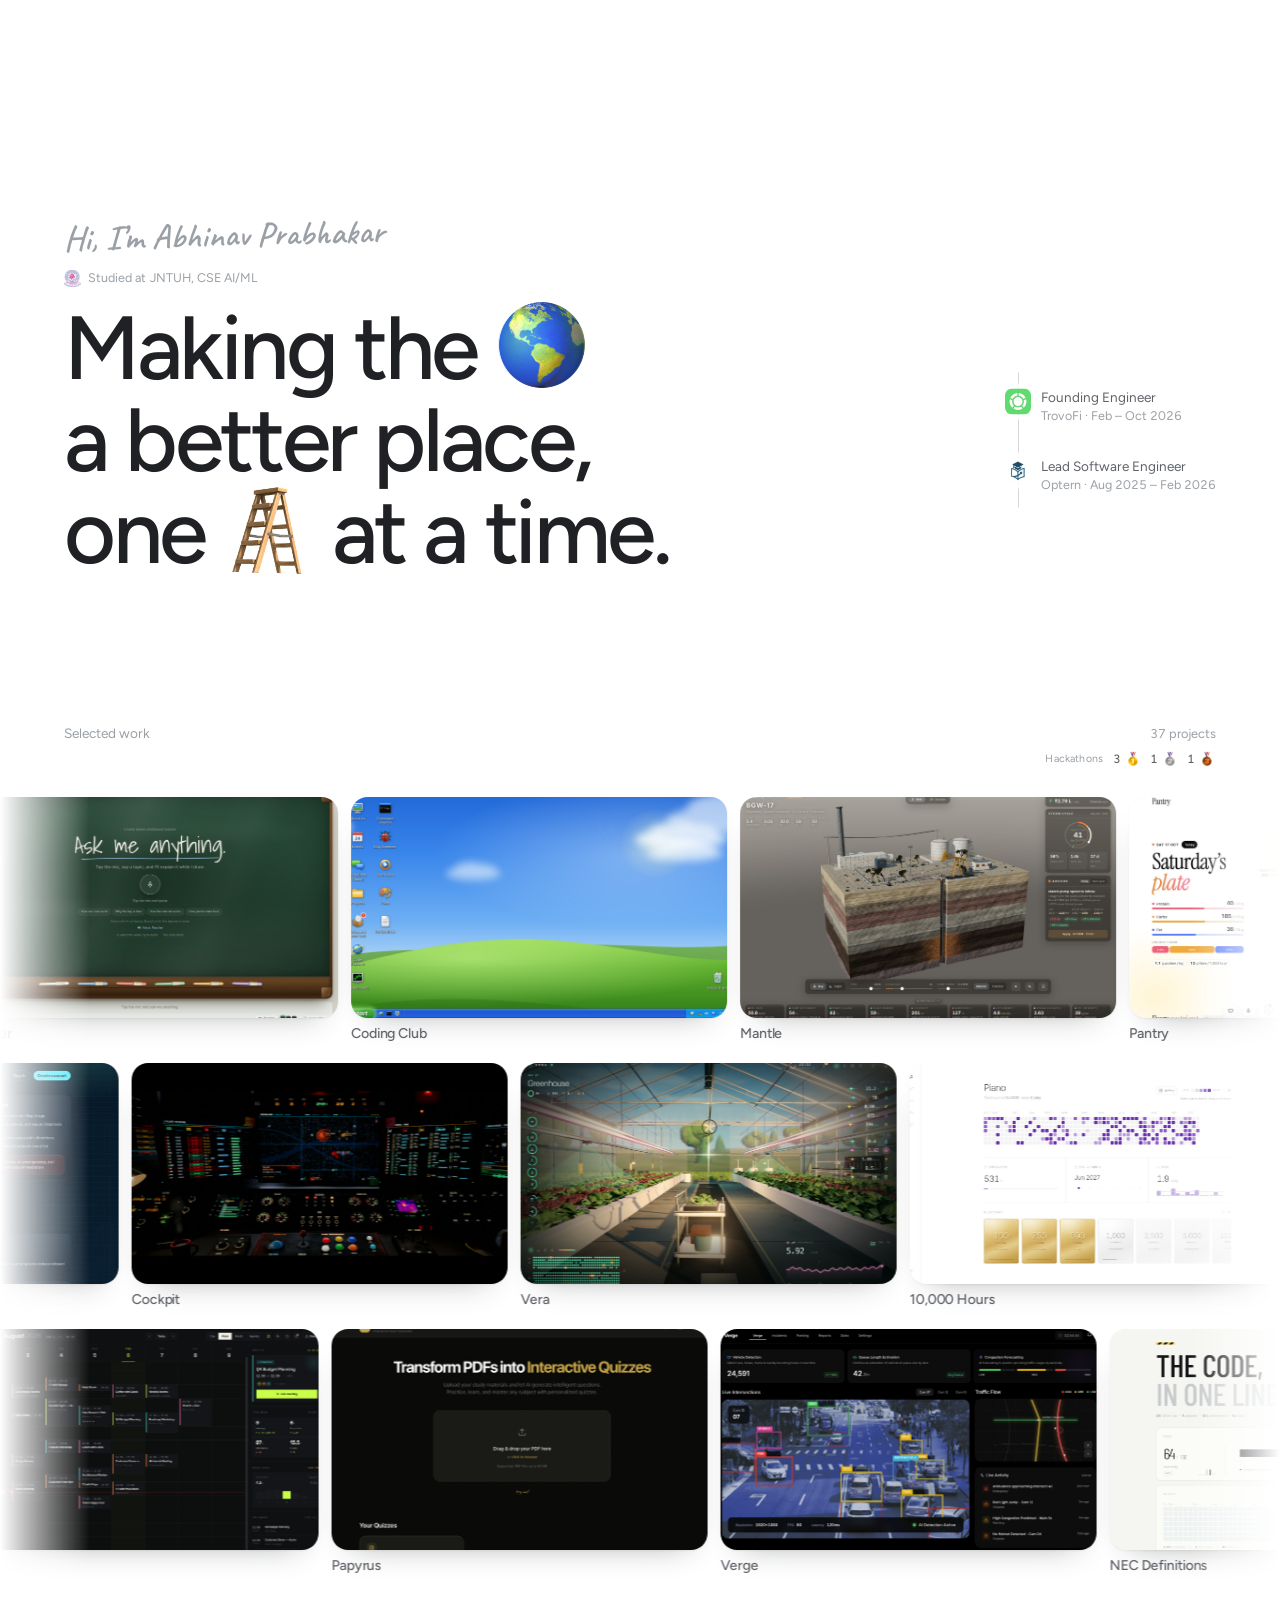
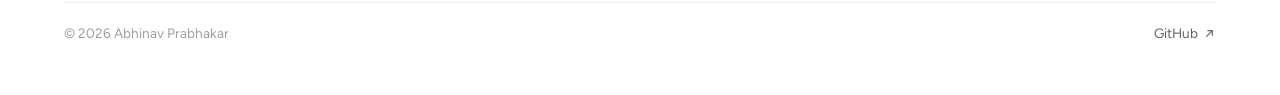
==== commit c95ba6dc: "Turn the paper over, quietly The globe was already the only thing on the page you could press withou" ====
--- a/index.html
+++ b/index.html
@@ -9,7 +9,7 @@
     /* the last theme chosen, if any — a first visit always opens on paper.
        The system preference is deliberately not consulted. */
     try {
-      if (localStorage.getItem("theme") === "dark")
+      if (localStorage.getItem("portfolio:theme") === "dark")
         document.documentElement.dataset.theme = "dark";
     } catch (e) {}
   </script>
--- a/css/style.css
+++ b/css/style.css
@@ -6,6 +6,11 @@
 
 :root {
   color-scheme: light;
+  /* the clock every colour change on the page runs on */
+  --theme-fade: background-color 0.26s var(--ease), color 0.2s var(--ease),
+    border-color 0.26s var(--ease), box-shadow 0.26s var(--ease),
+    fill 0.26s var(--ease), stroke 0.26s var(--ease),
+    scale 0.26s var(--ease-settle), translate 0.26s var(--ease-out);
   --ink: #202124;
   --ink-soft: #5f6368;
   --ink-faint: #9aa0a6;
@@ -78,11 +83,17 @@
 }
 
 html.is-theming * {
-  transition: background-color 0.26s var(--ease), color 0.2s var(--ease),
-    border-color 0.26s var(--ease), box-shadow 0.26s var(--ease),
-    fill 0.26s var(--ease), stroke 0.26s var(--ease),
-    font-weight 0.26s var(--ease), scale 0.26s var(--ease-settle),
-    translate 0.26s var(--ease-out);
+  transition: var(--theme-fade);
+}
+
+/* the type only needs its own clock where the weight actually moves —
+   reshaping the whole page every frame is not worth a detail this small */
+html.is-theming body,
+html.is-theming .hero__title,
+html.is-theming .work__title,
+html.is-theming .hackathons__n,
+html.is-theming .tile__name {
+  transition: var(--theme-fade), font-weight 0.26s var(--ease);
 }
 
 *,
@@ -225,6 +236,13 @@
   height: 18px;
   object-fit: contain;
   opacity: 0.8;
+}
+
+/* the university crest is a dark seal, so on dark paper it loses its
+   colour entirely; lift it just enough to stay a seal */
+:root[data-theme="dark"] .greeting__edu img {
+  opacity: 1;
+  filter: brightness(1.32) saturate(1.06);
 }
 
 @keyframes greeting-in {
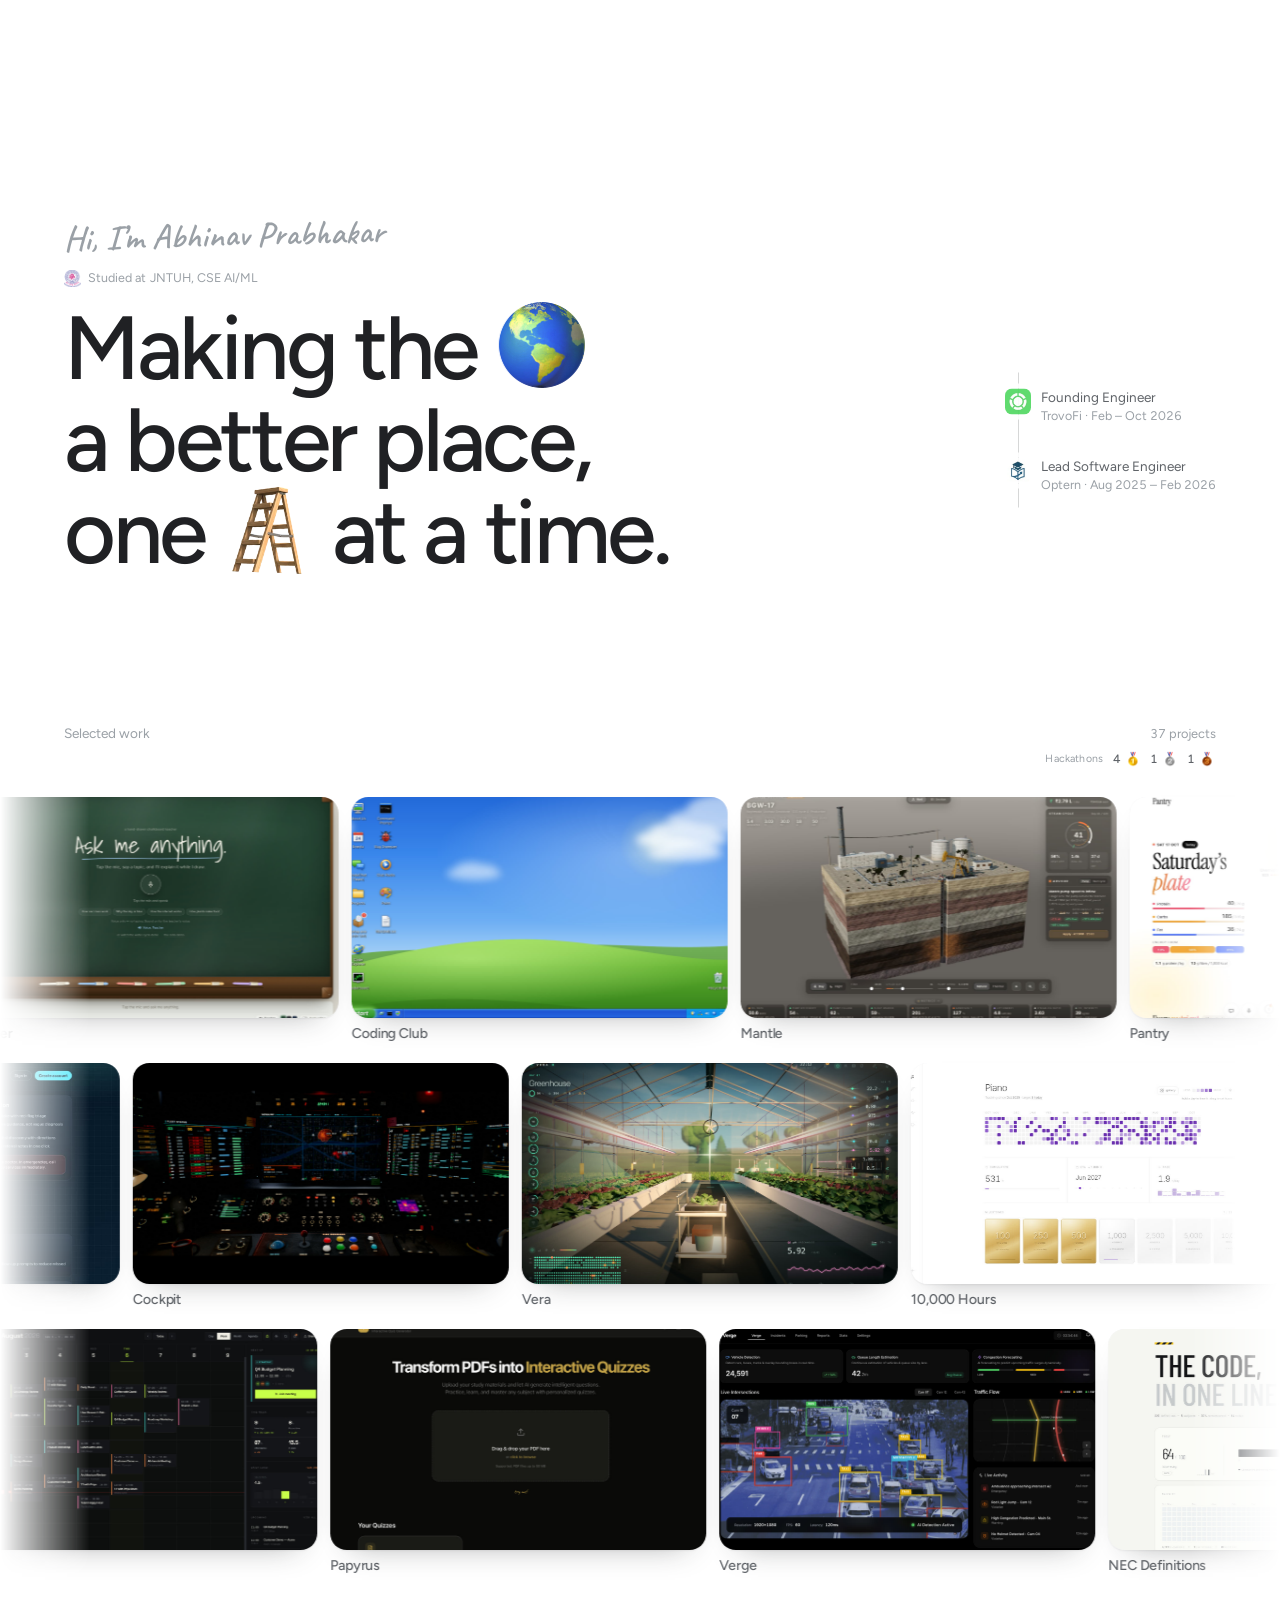
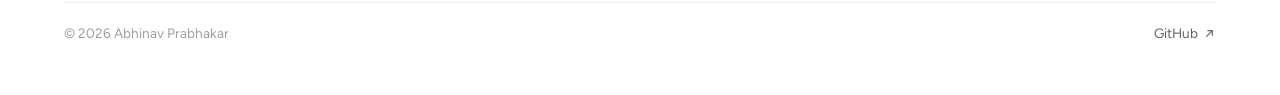
==== commit 8217f098: "Update index.html" ====
--- a/index.html
+++ b/index.html
@@ -103,10 +103,10 @@
           <div class="work__stats">
             <p class="work__count" data-count>47 projects</p>
 
-            <div class="hackathons" aria-label="Hackathons: 3 gold, 1 silver, 1 bronze">
+            <div class="hackathons" aria-label="Hackathons: 4 gold, 1 silver, 1 bronze">
               <p class="hackathons__cap">Hackathons</p>
               <ul class="hackathons__list">
-                <li class="hackathons__pair"><span class="hackathons__n">3</span><img class="hackathons__icon" src="assets/emoji/medal-gold.webp" alt="" width="160" height="160"></li>
+                <li class="hackathons__pair"><span class="hackathons__n">4</span><img class="hackathons__icon" src="assets/emoji/medal-gold.webp" alt="" width="160" height="160"></li>
                 <li class="hackathons__pair"><span class="hackathons__n">1</span><img class="hackathons__icon" src="assets/emoji/medal-silver.webp" alt="" width="160" height="160"></li>
                 <li class="hackathons__pair"><span class="hackathons__n">1</span><img class="hackathons__icon" src="assets/emoji/medal-bronze.webp" alt="" width="160" height="160"></li>
               </ul>
--- a/css/style.css
+++ b/css/style.css
@@ -45,8 +45,9 @@
 
 /* ---------- dark paper ----------
    The same sheet, turned over. Paper and ink trade places, but not evenly:
-   pure black against pure white is a harsh edge, so the paper sits at
-   Google's #202124 and the ink just short of white. Surfaces lift with a
+   pure black against pure white is a harsh edge, so the paper sits a shade
+   deeper than Google's #202124 — the same blue-grey, dimmed to three
+   quarters — and the ink stops just short of white. Surfaces lift with a
    little more grey than the page, exactly as they fall darker than it in
    daylight. Shadows go to true black and get softer, because on dark paper
    elevation is read from the glow around an edge, not the drop below it. */
@@ -56,8 +57,8 @@
   --ink: #e8eaed;
   --ink-soft: #bdc1c6;
   --ink-faint: #9aa0a6;
-  --paper: #202124;
-  --surface: #303134;
+  --paper: #18191b;
+  --surface: #26272a;
   --line: rgba(232, 234, 237, 0.1);
   --thread: rgba(232, 234, 237, 0.22);
   --w-text: 440;
